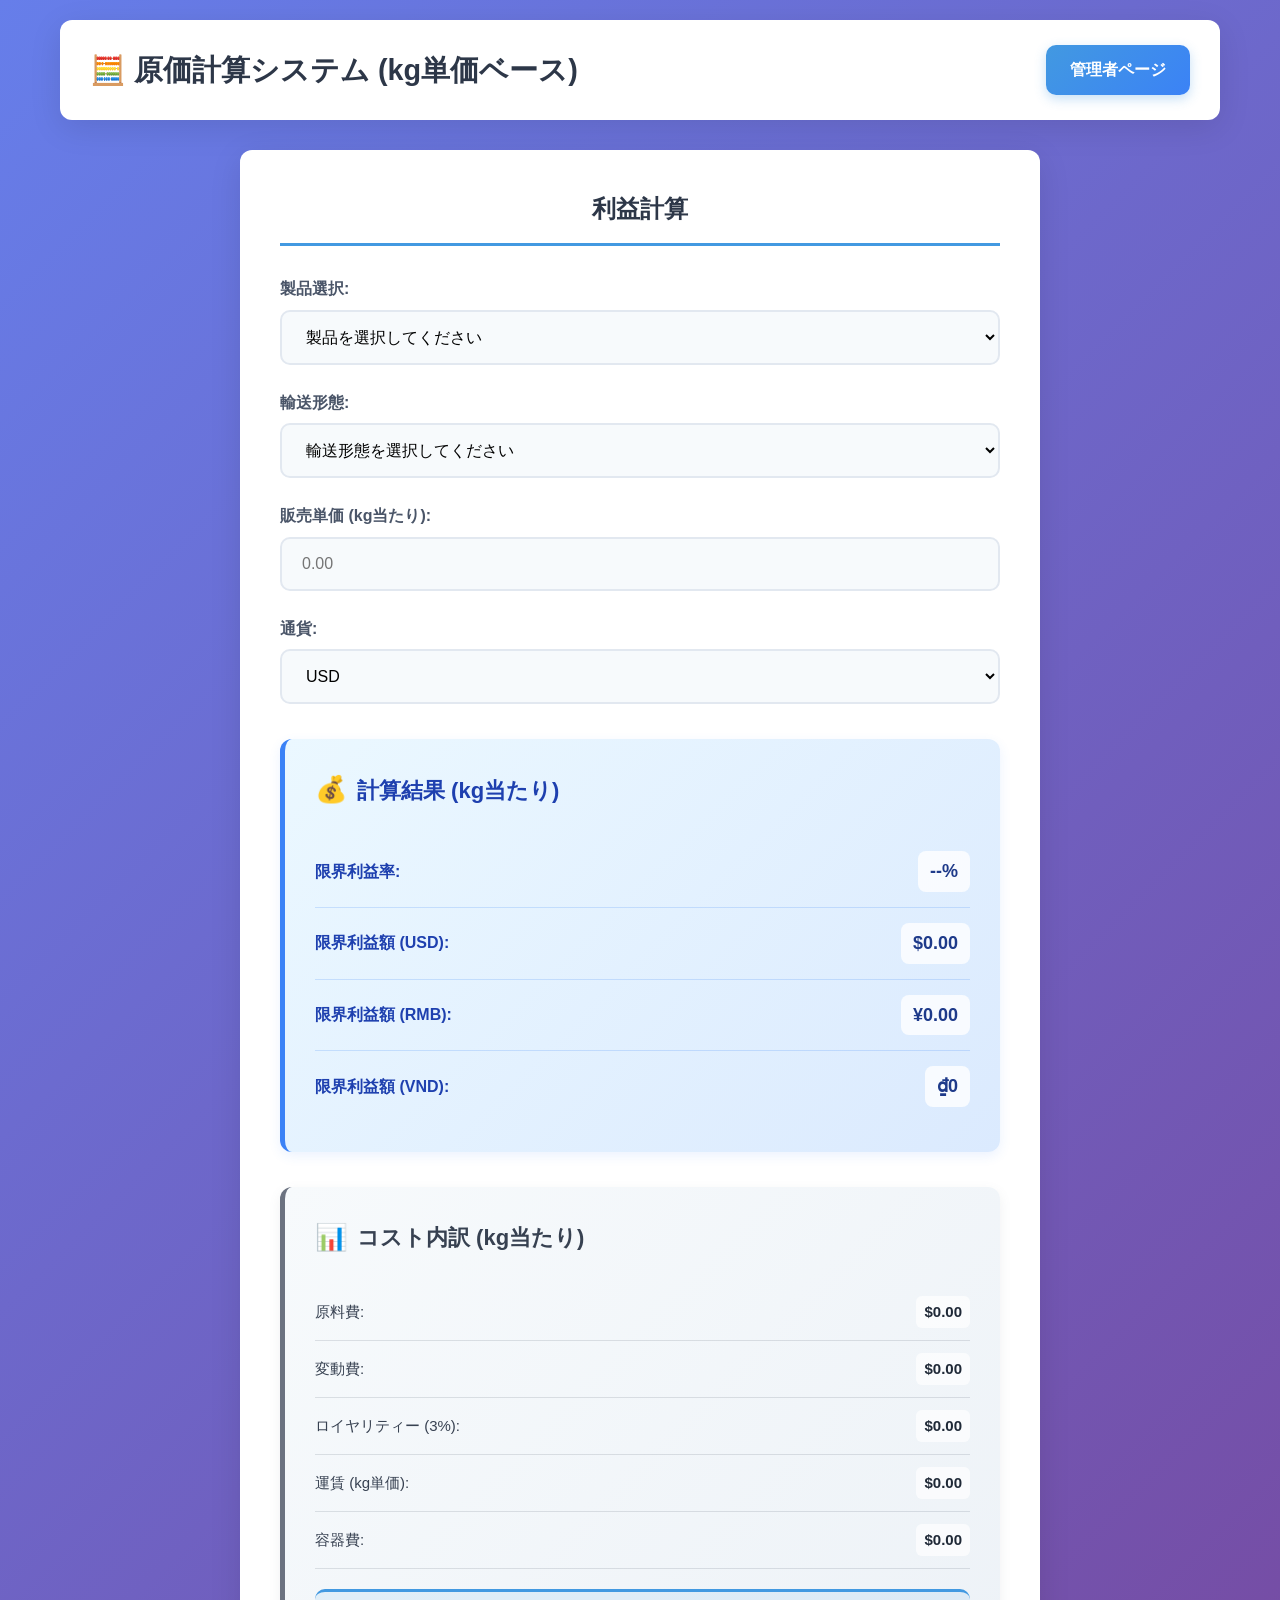
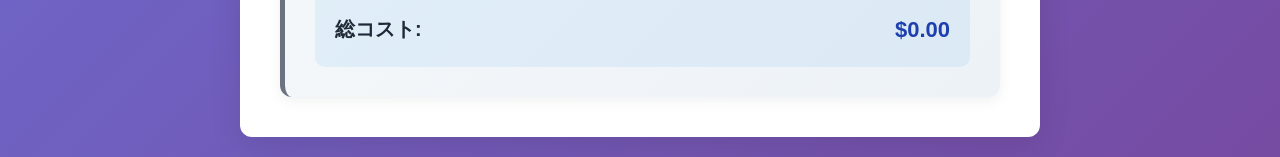
==== index.html @ e7647352 "index.html" ====
<!DOCTYPE html>
<html lang="ja">
<head>
    <meta charset="UTF-8">
    <meta name="viewport" content="width=device-width, initial-scale=1.0">

    <title>原価計算アプリ</title>
    <link rel="stylesheet" href="style.css">
    
    <!-- Favicon設定 -->
    <link rel="icon" type="image/svg+xml" href="[data-uri]">
    <link rel="shortcut icon" href="[data-uri]">
    
    <!-- Apple Touch Icon -->
    <link rel="apple-touch-icon" href="[data-uri]">

</head>
<body>
    <div class="container">
        <header>
            <h1>🧮 原価計算システム (kg単価ベース)</h1>
            <nav>
                <a href="admin.html" class="admin-btn">管理者ページ</a>
            </nav>
        </header>

        <main>
            <div class="calc-form">
                <h2>利益計算</h2>
                
                <div class="input-group">
                    <label for="product">製品選択:</label>
                    <select id="product" onchange="updateCalculation()">
                        <option value="">製品を選択してください</option>
                    </select>
                </div>

                <div class="input-group">
                    <label for="shipping-type">輸送形態:</label>
                    <select id="shipping-type" onchange="updateCalculation()">
                        <option value="">輸送形態を選択してください</option>
                        <option value="fcl20">FCL(20ft)</option>
   　　　　　　　　　　　 <option value="fcl40">FCL(40ft)</option>
                        <option value="flexi">Flexi</option>
                        <option value="iso">ISO</option>
                    </select>
                </div>

                <div class="input-group">
                    <label for="price">販売単価 (kg当たり):</label>
                    <input type="number" id="price" step="0.01" placeholder="0.00" oninput="updateCalculation()">
                </div>

                <div class="input-group">
                    <label for="currency">通貨:</label>
                    <select id="currency" onchange="updateCalculation()">
                        <option value="USD">USD</option>
                        <option value="RMB">RMB</option>
                        <option value="VND">VND</option>
                    </select>
                </div>

                <div class="product-info" id="product-info" style="display:none;">
                    <h3>製品・輸送情報</h3>
                    <div class="info-item">
                        <span>登録数量:</span>
                        <span id="product-quantity">-kg</span>
                    </div>
                    <div class="info-item">
                        <span>選択輸送形態:</span>
                        <span id="selected-shipping">-</span>
                    </div>
                    <div class="info-item">
                        <span>運賃総額:</span>
                        <span id="total-shipping-cost">$0.00</span>
                    </div>
                    <div class="info-item">
                        <span>運賃単価:</span>
                        <span id="logistics-unit-price">$0.00/kg</span>
                    </div>
                </div>

                <div class="results" id="results">
                    <h3>計算結果 (kg当たり)</h3>
                    <div class="result-item">
                        <span>限界利益率:</span>
                        <span id="profit-rate">--%</span>
                    </div>
                    <div class="result-item">
                        <span>限界利益額 (USD):</span>
                        <span id="profit-usd">$0.00</span>
                    </div>
                    <div class="result-item">
                        <span>限界利益額 (RMB):</span>
                        <span id="profit-rmb">¥0.00</span>
                    </div>
                    <div class="result-item">
                        <span>限界利益額 (VND):</span>
                        <span id="profit-vnd">₫0</span>
                    </div>
                </div>

                <div class="cost-breakdown" id="cost-breakdown">
                    <h3>コスト内訳 (kg当たり)</h3>
                    <div class="breakdown-item">
                        <span>原料費:</span>
                        <span id="raw-cost">$0.00</span>
                    </div>
                    <div class="breakdown-item">
                        <span>変動費:</span>
                        <span id="variable-cost">$0.00</span>
                    </div>
                    <div class="breakdown-item">
                        <span>ロイヤリティー (3%):</span>
                        <span id="royalty-cost">$0.00</span>
                    </div>
                    <div class="breakdown-item">
                        <span>運賃 (kg単価):</span>
                        <span id="logistics-cost">$0.00</span>
                    </div>
                    <div class="breakdown-item">
                        <span>容器費:</span>
                        <span id="container-cost">$0.00</span>
                    </div>
                    <div class="breakdown-total">
                        <span>総コスト:</span>
                        <span id="total-cost">$0.00</span>
                    </div>
                </div>
            </div>
        </main>
    </div>

    <script src="script.js"></script>
</body>
</html>
---- style.css ----
* {
    margin: 0;
    padding: 0;
    box-sizing: border-box;
}

body {
    font-family: 'Segoe UI', Tahoma, Geneva, Verdana, sans-serif;
    background: linear-gradient(135deg, #667eea 0%, #764ba2 100%);
    min-height: 100vh;
    color: #333;
    line-height: 1.6;
}

.container {
    max-width: 1200px;
    margin: 0 auto;
    padding: 20px;
}

/* ヘッダー */
header {
    background: white;
    padding: 25px 30px;
    border-radius: 12px;
    box-shadow: 0 8px 32px rgba(0,0,0,0.1);
    margin-bottom: 30px;
    display: flex;
    justify-content: space-between;
    align-items: center;
    flex-wrap: wrap;
    gap: 15px;
}

header h1 {
    color: #2d3748;
    font-size: 1.8em;
    font-weight: 600;
    margin: 0;
}

.admin-btn, .back-btn {
    background: linear-gradient(135deg, #4299e1 0%, #3b82f6 100%);
    color: white;
    padding: 12px 24px;
    text-decoration: none;
    border-radius: 10px;
    transition: all 0.3s ease;
    font-weight: 600;
    display: inline-block;
    box-shadow: 0 4px 12px rgba(66, 153, 225, 0.3);
}

.admin-btn:hover, .back-btn:hover {
    background: linear-gradient(135deg, #3182ce 0%, #2563eb 100%);
    transform: translateY(-2px);
    box-shadow: 0 6px 20px rgba(66, 153, 225, 0.4);
}

/* メインページの計算フォーム */
.calc-form {
    background: white;
    padding: 40px;
    border-radius: 12px;
    box-shadow: 0 8px 32px rgba(0,0,0,0.1);
    max-width: 800px;
    margin: 0 auto;
}

.calc-form h2 {
    color: #2d3748;
    font-size: 24px;
    font-weight: 600;
    margin-bottom: 30px;
    text-align: center;
    border-bottom: 3px solid #4299e1;
    padding-bottom: 15px;
}

/* 入力グループ */
.input-group {
    margin-bottom: 25px;
}

.input-group label {
    display: block;
    margin-bottom: 8px;
    font-weight: 600;
    color: #4a5568;
    font-size: 16px;
}

.input-group input, 
.input-group select {
    width: 100%;
    padding: 16px 20px;
    border: 2px solid #e2e8f0;
    border-radius: 10px;
    font-size: 16px;
    transition: all 0.3s ease;
    background: #f7fafc;
    box-sizing: border-box;
}

.input-group input:focus, 
.input-group select:focus {
    outline: none;
    border-color: #4299e1;
    background: white;
    box-shadow: 0 0 0 3px rgba(66, 153, 225, 0.1);
    transform: translateY(-1px);
}

/* 製品情報ボックス */
.product-info {
    margin-top: 30px;
    padding: 25px;
    background: linear-gradient(135deg, #e6fffa 0%, #b2f5ea 100%);
    border-radius: 12px;
    border-left: 5px solid #38b2ac;
    box-shadow: 0 4px 12px rgba(56, 178, 172, 0.1);
}

.product-info h3 {
    color: #234e52;
    margin-bottom: 20px;
    font-size: 20px;
    font-weight: 600;
    display: flex;
    align-items: center;
}

.product-info h3:before {
    content: "📦";
    margin-right: 10px;
    font-size: 24px;
}

.info-item {
    display: flex;
    justify-content: space-between;
    align-items: center;
    padding: 12px 0;
    color: #2d3748;
    font-weight: 500;
    border-bottom: 1px solid rgba(56, 178, 172, 0.2);
    font-size: 15px;
}

.info-item:last-child {
    border-bottom: none;
}

.info-item span:first-child {
    color: #234e52;
    font-weight: 600;
}

.info-item span:last-child {
    color: #065f46;
    font-weight: 700;
    background: rgba(255, 255, 255, 0.7);
    padding: 4px 8px;
    border-radius: 6px;
}

/* 結果表示エリア */
.results {
    margin-top: 35px;
    padding: 30px;
    background: linear-gradient(135deg, #ebf8ff 0%, #dbeafe 100%);
    border-radius: 12px;
    border-left: 5px solid #3b82f6;
    box-shadow: 0 4px 12px rgba(59, 130, 246, 0.1);
}

.results h3 {
    color: #1e40af;
    margin-bottom: 25px;
    font-size: 22px;
    font-weight: 600;
    display: flex;
    align-items: center;
}

.results h3:before {
    content: "💰";
    margin-right: 10px;
    font-size: 26px;
}

.result-item {
    display: flex;
    justify-content: space-between;
    align-items: center;
    padding: 15px 0;
    border-bottom: 1px solid rgba(59, 130, 246, 0.2);
    font-size: 16px;
}

.result-item:last-child {
    border-bottom: none;
}

.result-item span:first-child {
    color: #1e40af;
    font-weight: 600;
}

.result-item span:last-child {
    color: #1e3a8a;
    font-weight: 700;
    font-size: 18px;
    background: rgba(255, 255, 255, 0.8);
    padding: 6px 12px;
    border-radius: 8px;
}

/* コスト内訳 */
.cost-breakdown {
    margin-top: 35px;
    padding: 30px;
    background: linear-gradient(135deg, #f7fafc 0%, #edf2f7 100%);
    border-radius: 12px;
    border-left: 5px solid #6b7280;
    box-shadow: 0 4px 12px rgba(107, 114, 128, 0.1);
}

.cost-breakdown h3 {
    color: #374151;
    margin-bottom: 25px;
    font-size: 22px;
    font-weight: 600;
    display: flex;
    align-items: center;
}

.cost-breakdown h3:before {
    content: "📊";
    margin-right: 10px;
    font-size: 26px;
}

.breakdown-item {
    display: flex;
    justify-content: space-between;
    align-items: center;
    padding: 12px 0;
    border-bottom: 1px solid rgba(107, 114, 128, 0.2);
    font-size: 15px;
}

.breakdown-item:last-child {
    border-bottom: none;
}

.breakdown-item span:first-child {
    color: #374151;
    font-weight: 500;
}

.breakdown-item span:last-child {
    color: #1f2937;
    font-weight: 600;
    background: rgba(255, 255, 255, 0.7);
    padding: 4px 8px;
    border-radius: 6px;
}

.breakdown-total {
    display: flex;
    justify-content: space-between;
    align-items: center;
    padding: 20px;
    font-weight: bold;
    font-size: 20px;
    color: #1f2937;
    border-top: 3px solid #4299e1;
    margin-top: 20px;
    background: rgba(66, 153, 225, 0.1);
    border-radius: 10px;
}

.breakdown-total span:last-child {
    color: #1e40af;
    font-size: 22px;
}

/* 管理者ページ用スタイル */
.admin-panel {
    background: white;
    padding: 40px;
    border-radius: 12px;
    box-shadow: 0 8px 32px rgba(0,0,0,0.1);
}

/* システム設定 */
.system-settings {
    margin-bottom: 40px;
    padding: 30px;
    background: linear-gradient(135deg, #f0f9ff 0%, #e0f2fe 100%);
    border-radius: 12px;
    border-left: 5px solid #0ea5e9;
}

.system-settings h2 {
    color: #2d3748;
    margin-bottom: 25px;
    font-size: 24px;
    font-weight: 600;
}

.settings-grid {
    display: grid;
    grid-template-columns: repeat(auto-fit, minmax(280px, 1fr));
    gap: 25px;
}

.setting-group {
    background: white;
    padding: 20px;
    border-radius: 10px;
    box-shadow: 0 2px 8px rgba(0,0,0,0.1);
}

.setting-group h3 {
    color: #1e40af;
    margin-bottom: 15px;
    font-size: 16px;
    font-weight: 600;
}

.rate-group, .quantity-group, .calc-group {
    display: flex;
    align-items: center;
    margin-bottom: 12px;
    gap: 10px;
}

.rate-group label, .quantity-group label, .calc-group label {
    min-width: 120px;
    font-weight: 500;
    color: #374151;
    font-size: 14px;
}

.rate-group input, .quantity-group input, .calc-group input {
    flex: 1;
    max-width: 150px;
    padding: 10px 12px;
    border: 2px solid #e5e7eb;
    border-radius: 6px;
    font-size: 14px;
    transition: border-color 0.3s ease;
}

.rate-group input:focus, .quantity-group input:focus, .calc-group input:focus {
    outline: none;
    border-color: #3b82f6;
}

/* 製品管理 */
.product-management {
    margin-bottom: 40px;
    padding: 30px;
    background: linear-gradient(135deg, #f8f9fa 0%, #e9ecef 100%);
    border-radius: 12px;
    border-left: 5px solid #6c757d;
}

.product-management h2 {
    color: #2d3748;
    margin-bottom: 25px;
    font-size: 24px;
    font-weight: 600;
}

/* テーブルコントロール */
.table-controls {
    display: flex;
    justify-content: space-between;
    align-items: center;
    margin-bottom: 20px;
    flex-wrap: wrap;
    gap: 15px;
}

.add-row-btn, .save-all-btn {
    padding: 12px 20px;
    border: none;
    border-radius: 8px;
    font-weight: 600;
    cursor: pointer;
    transition: all 0.3s ease;
    font-size: 14px;
}

.add-row-btn {
    background: #10b981;
    color: white;
}

.add-row-btn:hover {
    background: #059669;
    transform: translateY(-1px);
}

.save-all-btn {
    background: #3b82f6;
    color: white;
}

.save-all-btn:hover {
    background: #2563eb;
    transform: translateY(-1px);
}

.auto-save-status {
    font-size: 12px;
    color: #10b981;
    font-weight: 500;
    padding: 6px 12px;
    background: #d1fae5;
    border-radius: 20px;
}

/* エクセル風編集可能テーブル */
.editable-table-container {
    overflow-x: auto;
    border-radius: 10px;
    box-shadow: 0 4px 12px rgba(0,0,0,0.1);
    background: white;
    max-width: 100%;
}

.editable-table {
    width: 100%;
    border-collapse: collapse;
    font-size: 13px;
    min-width: 800px;
}

.editable-table th {
    background: linear-gradient(135deg, #f8fafc 0%, #e2e8f0 100%);
    color: #1e293b;
    font-weight: 600;
    padding: 15px 10px;
    text-align: center;
    border: 1px solid #cbd5e1;
    position: sticky;
    top: 0;
    z-index: 10;
    white-space: nowrap;
}

.editable-table th small {
    display: block;
    font-weight: 400;
    color: #64748b;
    margin-top: 3px;
    font-size: 11px;
}

.editable-table td {
    padding: 0;
    border: 1px solid #e2e8f0;
    position: relative;
    vertical-align: middle;
}

.editable-table tbody tr:hover {
    background: #f8fafc;
}

.editable-table tbody tr:nth-child(even) {
    background: #fafbfc;
}

.editable-table tbody tr:nth-child(even):hover {
    background: #f1f5f9;
}

/* 編集可能セル */
.editable-cell {
    padding: 12px 10px;
    min-height: 45px;
    cursor: text;
    transition: all 0.2s ease;
    display: flex;
    align-items: center;
    justify-content: flex-start;
    min-width: 80px;
    word-break: break-word;
}

.editable-cell:hover {
    background: #e0f2fe !important;
    outline: 2px solid #0ea5e9;
    outline-offset: -2px;
}

.editable-cell.editing {
    padding: 0 !important;
    background: white !important;
    outline: 3px solid #3b82f6 !important;
    outline-offset: -3px;
}

.editable-cell input {
    width: 100%;
    padding: 12px 10px;
    border: none;
    outline: none;
    font-size: 13px;
    background: transparent;
}

.editable-cell.number {
    text-align: right;
    justify-content: flex-end;
}

.editable-cell.converted-display {
    font-size: 11px;
    color: #6b7280;
    flex-direction: column;
    align-items: flex-end;
    justify-content: center;
    line-height: 1.3;
}

.editable-cell.converted-display .original {
    font-weight: 600;
    color: #1f2937;
    margin-bottom: 2px;
}

.editable-cell.converted-display .converted {
    color: #059669;
    font-weight: 500;
}

/* アクションセル */
.action-cell {
    padding: 10px;
    text-align: center;
    width: 80px;
}

.delete-row-btn {
    background: #ef4444;
    color: white;
    border: none;
    padding: 8px 12px;
    border-radius: 6px;
    cursor: pointer;
    font-size: 11px;
    font-weight: 500;
    transition: all 0.3s ease;
}

.delete-row-btn:hover {
    background: #dc2626;
    transform: scale(1.05);
}

/* テーブル情報 */
.table-info {
    margin-top: 20px;
    padding: 20px;
    background: #f0f9ff;
    border-radius: 8px;
    border-left: 4px solid #0ea5e9;
}

.table-info p {
    margin-bottom: 8px;
    font-size: 14px;
    color: #1e40af;
}

.table-info p:last-child {
    margin-bottom: 0;
}

.table-info strong {
    color: #1e3a8a;
}

/* 保存状態インジケーター */
.save-indicator {
    position: fixed;
    top: 20px;
    right: 20px;
    padding: 12px 20px;
    border-radius: 8px;
    font-size: 13px;
    font-weight: 600;
    z-index: 1000;
    transition: all 0.3s ease;
    transform: translateY(-100px);
    box-shadow: 0 4px 12px rgba(0,0,0,0.15);
}

.save-indicator.show {
    transform: translateY(0);
}

.save-indicator.saving {
    background: #fbbf24;
    color: #92400e;
}

.save-indicator.saved {
    background: #10b981;
    color: white;
}

.save-indicator.error {
    background: #ef4444;
    color: white;
}

/* 原料費入力用のスタイル（従来のフォーム用） */
.cost-input-group {
    display: flex;
    flex-direction: column;
    gap: 8px;
    margin-bottom: 20px;
}

.converted-cost {
    font-size: 12px;
    color: #4a5568;
    padding: 6px 10px;
    background: #e6fffa;
    border-radius: 6px;
    border-left: 3px solid #38b2ac;
}

/* 輸送形態設定用スタイル */
.shipping-costs {
    grid-column: 1 / -1;
    margin: 20px 0;
    padding: 20px;
    background: #f0f8ff;
    border-radius: 8px;
    border-left: 4px solid #17a2b8;
}

.shipping-costs h4 {
    color: #2d3748;
    margin-bottom: 15px;
    font-size: 16px;
    font-weight: 600;
}

.shipping-form {
    display: grid;
    grid-template-columns: repeat(auto-fit, minmax(200px, 1fr));
    gap: 15px;
}

.shipping-form input {
    padding: 12px 16px;
    border: 2px solid #e2e8f0;
    border-radius: 8px;
    font-size: 14px;
    background: white;
}

/* レスポンシブ対応 */
@media (max-width: 1200px) {
    .container {
        padding: 15px;
    }
    
    .editable-table {
        font-size: 12px;
        min-width: 700px;
    }
    
    .editable-table th, .editable-cell {
        padding: 10px 8px;
    }
}

@media (max-width: 768px) {
    header {
        flex-direction: column;
        text-align: center;
        padding: 20px;
    }
    
    header h1 {
        font-size: 1.5em;
        margin-bottom: 15px;
    }
    
    .calc-form, .admin-panel {
        padding: 25px;
        margin: 0 10px;
    }
    
    .calc-form h2 {
        font-size: 20px;
    }
    
    .input-group input, 
    .input-group select {
        padding: 14px 16px;
        font-size: 16px;
    }
    
    .product-info, .results, .cost-breakdown {
        padding: 20px;
        margin-left: 10px;
        margin-right: 10px;
    }
    
    .result-item, .breakdown-item, .info-item {
        flex-direction: column;
        align-items: flex-start;
        gap: 8px;
        padding: 15px 0;
    }
    
    .result-item span:last-child,
    .breakdown-item span:last-child,
    .info-item span:last-child {
        align-self: flex-end;
        font-size: 16px;
    }
    
    .breakdown-total {
        flex-direction: column;
        align-items: flex-start;
        gap: 10px;
    }
    
    .breakdown-total span:last-child {
        align-self: flex-end;
        font-size: 20px;
    }
    
    .settings-grid {
        grid-template-columns: 1fr;
    }
    
    .table-controls {
        flex-direction: column;
        align-items: stretch;
    }
    
    .add-row-btn, .save-all-btn {
        width: 100%;
        margin-bottom: 10px;
    }
    
    .editable-table {
        font-size: 11px;
        min-width: 600px;
    }
    
    .editable-table th {
        padding: 8px 6px;
    }
    
    .editable-cell {
        padding: 8px 6px;
        min-height: 35px;
    }
    
    .rate-group, .quantity-group, .calc-group {
        flex-direction: column;
        align-items: flex-start;
        gap: 5px;
    }
    
    .rate-group input, .quantity-group input, .calc-group input {
        max-width: 100%;
        width: 100%;
    }
}

@media (max-width: 480px) {
    .container {
        padding: 10px;
    }
    
    .calc-form, .admin-panel {
        padding: 20px;
        margin: 0 5px;
    }
    
    .system-settings, .product-management {
        padding: 20px;
    }
    
    .results, .cost-breakdown, .product-info {
        padding: 15px;
    }
    
    header h1 {
        font-size: 1.3em;
    }
    
    .admin-btn, .back-btn {
        padding: 10px 16px;
        font-size: 14px;
    }
    
    .input-group label {
        font-size: 14px;
    }
    
    .product-info h3, .results h3, .cost-breakdown h3 {
        font-size: 18px;
    }
    
    .result-item span:last-child {
        font-size: 16px;
    }
    
    .editable-table {
        min-width: 500px;
    }
    
    .save-indicator {
        right: 10px;
        top: 10px;
        padding: 8px 12px;
        font-size: 12px;
    }
}

/* アニメーション効果 */
@keyframes slideIn {
    from {
        opacity: 0;
        transform: translateY(30px);
    }
    to {
        opacity: 1;
        transform: translateY(0);
    }
}

.calc-form, .product-info, .results, .cost-breakdown, .admin-panel {
    animation: slideIn 0.6s ease-out;
}

.result-item, .breakdown-item, .info-item {
    transition: all 0.3s ease;
}

.result-item:hover, .breakdown-item:hover, .info-item:hover {
    background: rgba(255, 255, 255, 0.5);
    transform: translateX(5px);
    border-radius: 8px;
    padding-left: 10px;
    padding-right: 10px;
}

/* フォーカス時のアクセシビリティ改善 */
.input-group input:focus,
.input-group select:focus,
button:focus {
    outline: 3px solid rgba(66, 153, 225, 0.5);
    outline-offset: 2px;
}

/* スクロールバーのカスタマイズ */
::-webkit-scrollbar {
    width: 8px;
    height: 8px;
}

::-webkit-scrollbar-track {
    background: #f1f1f1;
    border-radius: 4px;
}

::-webkit-scrollbar-thumb {
    background: #c1c1c1;
    border-radius: 4px;
}

::-webkit-scrollbar-thumb:hover {
    background: #a8a8a8;
}

/* 印刷用スタイル */
@media print {
    body {
        background: white;
    }
    
    .container {
        max-width: none;
        padding: 0;
    }
    
    .admin-btn, .back-btn {
        display: none;
    }
    
    .calc-form, .admin-panel, .product-info, .results, .cost-breakdown {
        box-shadow: none;
        border: 1px solid #ddd;
        break-inside: avoid;
    }
    
    .input-group input,
    .input-group select {
        border: 1px solid #ccc;
        background: white;
    }
    
    .save-indicator {
        display: none;
    }
}

/* 管理者ページ - 製品テーブル用CSS（FCL40ft対応） */
.editable-table {
    width: 100%;
    border-collapse: collapse;
    font-size: 13px;
    min-width: 900px; /* 幅を広げる */
}

.editable-table th {
    background: linear-gradient(135deg, #f8fafc 0%, #e2e8f0 100%);
    color: #1e293b;
    font-weight: 600;
    padding: 15px 8px; /* パディング調整 */
    text-align: center;
    border: 1px solid #cbd5e1;
    position: sticky;
    top: 0;
    z-index: 10;
    white-space: nowrap;
    font-size: 12px; /* フォントサイズ調整 */
}

.editable-table th small {
    display: block;
    font-weight: 400;
    color: #64748b;
    margin-top: 3px;
    font-size: 10px;
}

.editable-table td {
    padding: 0;
    border: 1px solid #e2e8f0;
    position: relative;
    vertical-align: middle;
    min-width: 80px; /* 最小幅設定 */
}

/* 編集可能セルの調整 */
.editable-cell {
    padding: 10px 6px; /* パディング調整 */
    min-height: 40px;
    cursor: text;
    transition: all 0.2s ease;
    display: flex;
    align-items: center;
    justify-content: flex-start;
    min-width: 70px;
    word-break: break-word;
    font-size: 12px; /* フォントサイズ調整 */
}

/* レスポンシブ対応 */
@media (max-width: 1200px) {
    .editable-table {
        min-width: 800px;
        font-size: 11px;
    }
    
    .editable-cell {
        padding: 8px 4px;
        min-height: 35px;
        font-size: 11px;
    }
    
    .editable-table th {
        padding: 12px 6px;
        font-size: 11px;
    }
}

@media (max-width: 768px) {
    .editable-table {
        min-width: 600px;
        font-size: 10px;
    }
    
    .editable-cell {
        padding: 6px 3px;
        min-height: 30px;
        font-size: 10px;
    }
    
    .editable-table th {
        padding: 10px 4px;
        font-size: 10px;
    }
}
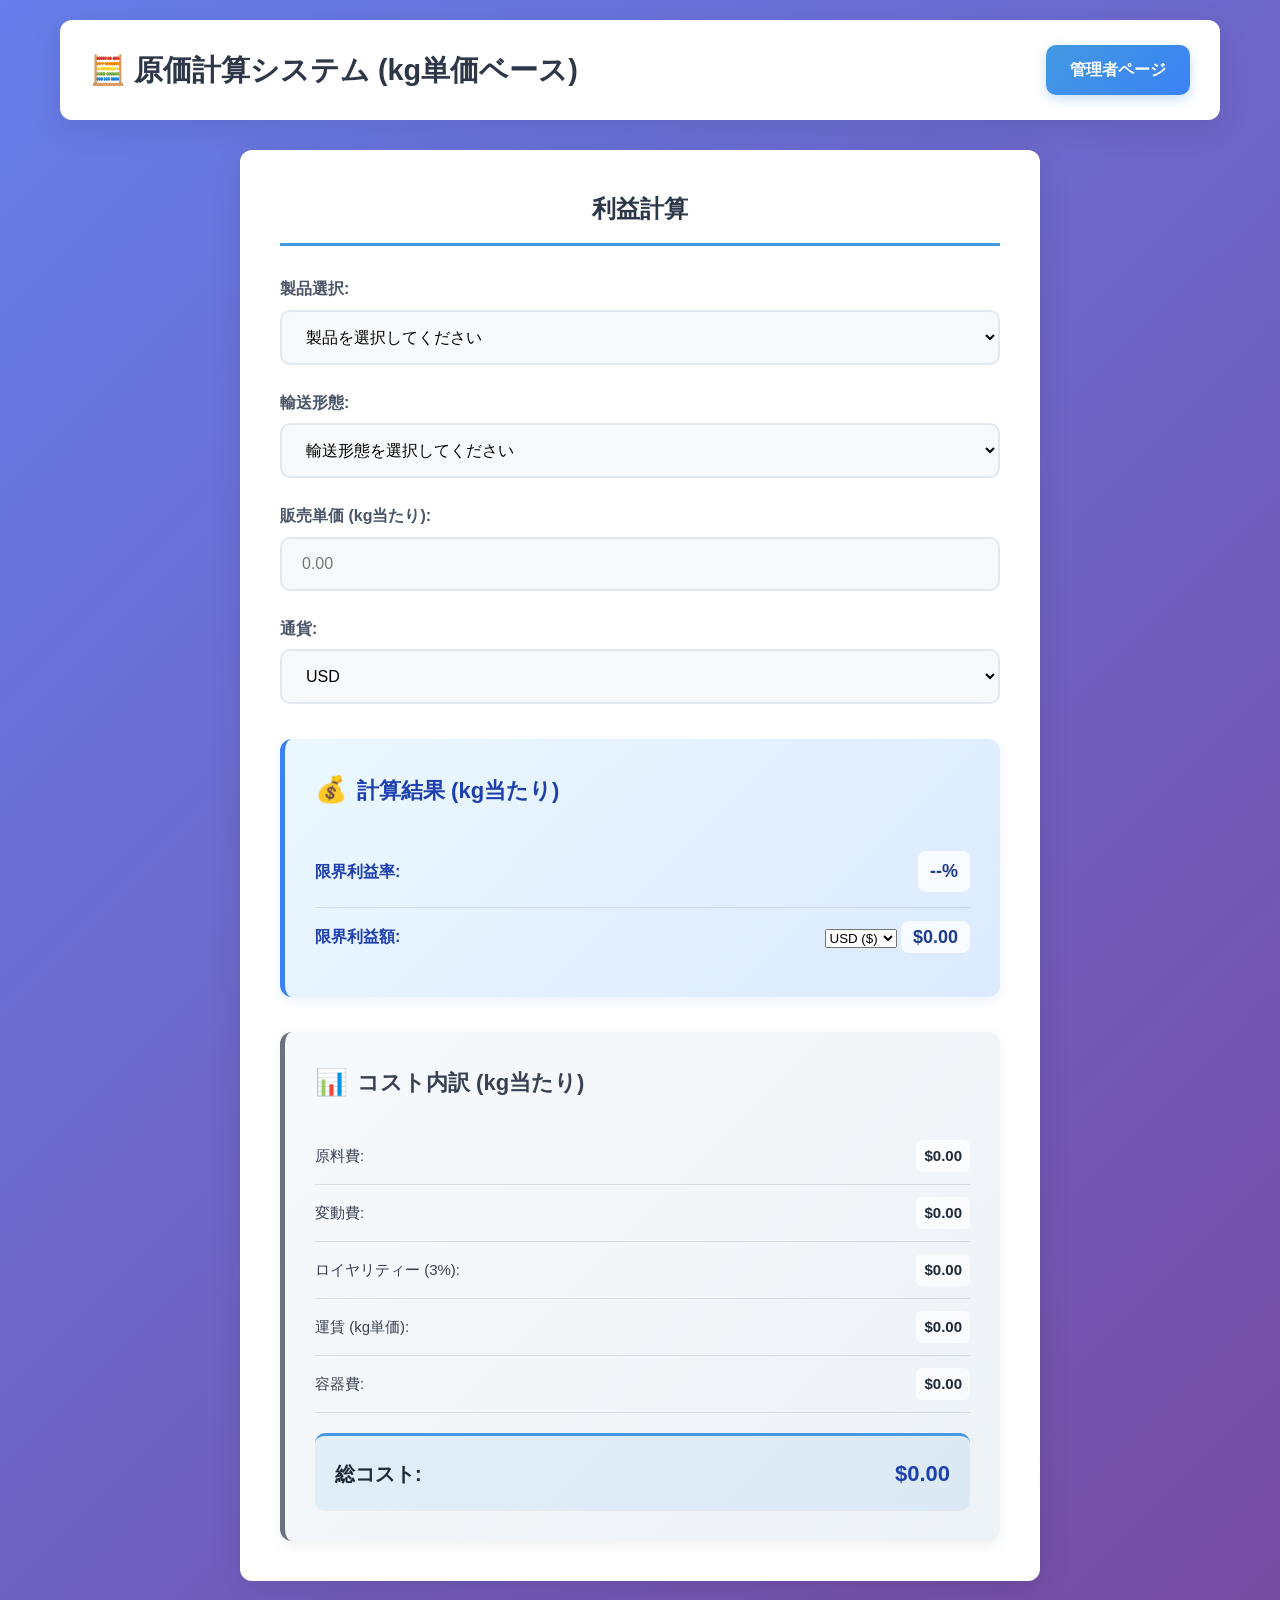
==== commit 9329ed4f: "index.html" ====
--- a/index.html
+++ b/index.html
@@ -81,24 +81,54 @@
                 </div>
 
                 <div class="results" id="results">
-                    <h3>計算結果 (kg当たり)</h3>
-                    <div class="result-item">
-                        <span>限界利益率:</span>
-                        <span id="profit-rate">--%</span>
-                    </div>
-                    <div class="result-item">
-                        <span>限界利益額 (USD):</span>
-                        <span id="profit-usd">$0.00</span>
-                    </div>
-                    <div class="result-item">
-                        <span>限界利益額 (RMB):</span>
-                        <span id="profit-rmb">¥0.00</span>
-                    </div>
-                    <div class="result-item">
-                        <span>限界利益額 (VND):</span>
-                        <span id="profit-vnd">₫0</span>
-                    </div>
-                </div>
+    <h3>計算結果 (kg当たり)</h3>
+    <div class="result-item">
+        <span>限界利益率:</span>
+        <span id="profit-rate">--%</span>
+    </div>
+    <div class="result-item">
+        <span>限界利益額:</span>
+        <div class="profit-currency-group">
+            <select id="profit-currency" onchange="updateProfitDisplay()">
+                <option value="USD">USD ($)</option>
+                <option value="RMB">RMB (¥)</option>
+                <option value="VND">VND (₫)</option>
+                <option value="JPY">JPY (¥)</option>
+            </select>
+            <span id="profit-amount">$0.00</span>
+        </div>
+    </div>
+</div>
+
+<!-- 月間利益計算セクションを追加 -->
+<div class="monthly-profit" id="monthly-profit" style="display:none;">
+    <h3>月間利益シミュレーション</h3>
+    <div class="monthly-input-group">
+        <label for="monthly-volume">月販売量 (トン):</label>
+        <input type="number" id="monthly-volume" step="0.1" placeholder="0.0" oninput="updateMonthlyProfit()">
+    </div>
+    <div class="monthly-result">
+        <span>月限界利益額:</span>
+        <div class="monthly-currencies">
+            <div class="currency-result">
+                <span class="currency-label">USD:</span>
+                <span id="monthly-profit-usd">$0.00</span>
+            </div>
+            <div class="currency-result">
+                <span class="currency-label">RMB:</span>
+                <span id="monthly-profit-rmb">¥0.00</span>
+            </div>
+            <div class="currency-result">
+                <span class="currency-label">VND:</span>
+                <span id="monthly-profit-vnd">₫0</span>
+            </div>
+            <div class="currency-result">
+                <span class="currency-label">JPY:</span>
+                <span id="monthly-profit-jpy">¥0</span>
+            </div>
+        </div>
+    </div>
+</div>
 
                 <div class="cost-breakdown" id="cost-breakdown">
                     <h3>コスト内訳 (kg当たり)</h3>
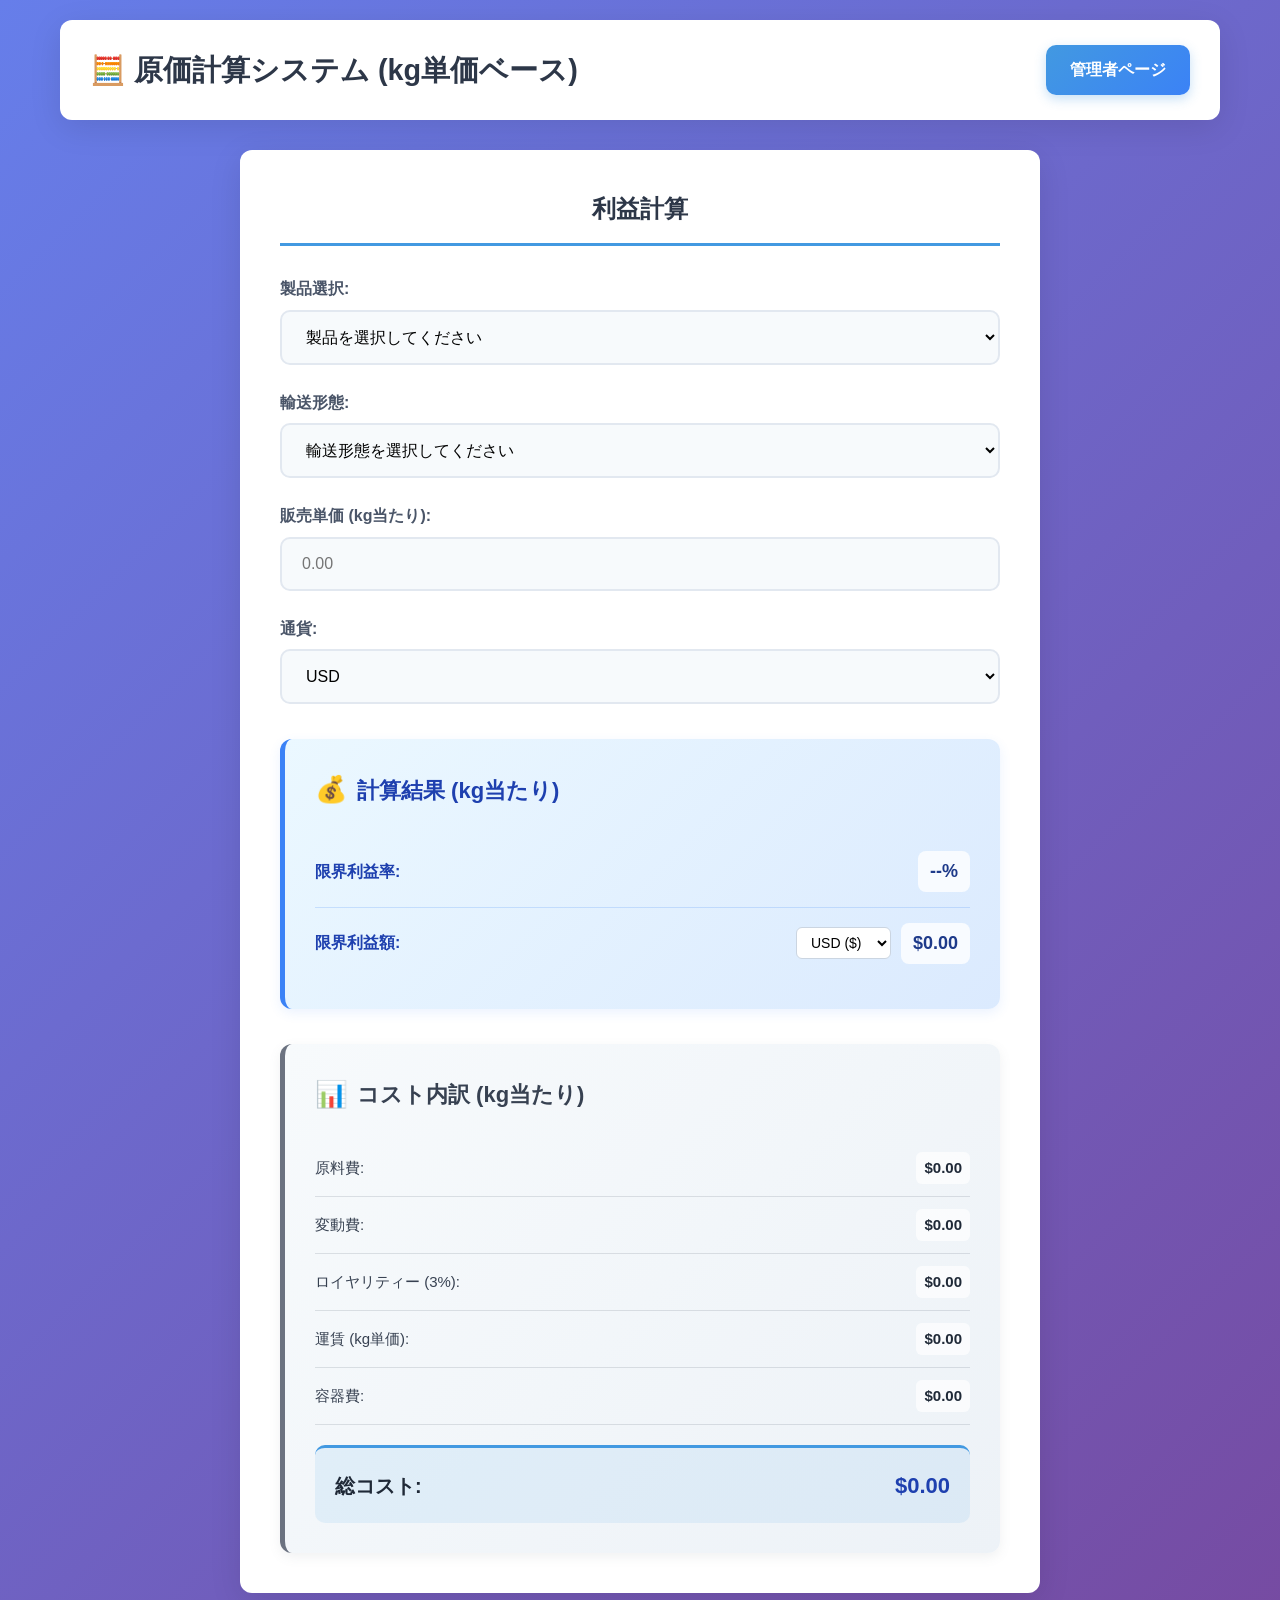
==== commit ad6e0846: "index.html" ====
--- a/index.html
+++ b/index.html
@@ -3,9 +3,15 @@
 <head>
     <meta charset="UTF-8">
     <meta name="viewport" content="width=device-width, initial-scale=1.0">
-
     <title>原価計算アプリ</title>
     <link rel="stylesheet" href="style.css">
+    
+    <!-- PWA対応 -->
+    <link rel="manifest" href="manifest.json">
+    <meta name="theme-color" content="#4299e1">
+    <meta name="apple-mobile-web-app-capable" content="yes">
+    <meta name="apple-mobile-web-app-status-bar-style" content="default">
+    <meta name="apple-mobile-web-app-title" content="原価計算">
     
     <!-- Favicon設定 -->
     <link rel="icon" type="image/svg+xml" href="[data-uri]">
@@ -13,7 +19,6 @@
     
     <!-- Apple Touch Icon -->
     <link rel="apple-touch-icon" href="[data-uri]">
-
 </head>
 <body>
     <div class="container">
@@ -40,7 +45,7 @@
                     <select id="shipping-type" onchange="updateCalculation()">
                         <option value="">輸送形態を選択してください</option>
                         <option value="fcl20">FCL(20ft)</option>
-   　　　　　　　　　　　 <option value="fcl40">FCL(40ft)</option>
+                        <option value="fcl40">FCL(40ft)</option>
                         <option value="flexi">Flexi</option>
                         <option value="iso">ISO</option>
                     </select>
@@ -81,54 +86,54 @@
                 </div>
 
                 <div class="results" id="results">
-    <h3>計算結果 (kg当たり)</h3>
-    <div class="result-item">
-        <span>限界利益率:</span>
-        <span id="profit-rate">--%</span>
-    </div>
-    <div class="result-item">
-        <span>限界利益額:</span>
-        <div class="profit-currency-group">
-            <select id="profit-currency" onchange="updateProfitDisplay()">
-                <option value="USD">USD ($)</option>
-                <option value="RMB">RMB (¥)</option>
-                <option value="VND">VND (₫)</option>
-                <option value="JPY">JPY (¥)</option>
-            </select>
-            <span id="profit-amount">$0.00</span>
-        </div>
-    </div>
-</div>
+                    <h3>計算結果 (kg当たり)</h3>
+                    <div class="result-item">
+                        <span>限界利益率:</span>
+                        <span id="profit-rate">--%</span>
+                    </div>
+                    <div class="result-item">
+                        <span>限界利益額:</span>
+                        <div class="profit-currency-group">
+                            <select id="profit-currency" onchange="updateProfitDisplay()">
+                                <option value="USD">USD ($)</option>
+                                <option value="RMB">RMB (¥)</option>
+                                <option value="VND">VND (₫)</option>
+                                <option value="JPY">JPY (¥)</option>
+                            </select>
+                            <span id="profit-amount">$0.00</span>
+                        </div>
+                    </div>
+                </div>
 
-<!-- 月間利益計算セクションを追加 -->
-<div class="monthly-profit" id="monthly-profit" style="display:none;">
-    <h3>月間利益シミュレーション</h3>
-    <div class="monthly-input-group">
-        <label for="monthly-volume">月販売量 (トン):</label>
-        <input type="number" id="monthly-volume" step="0.1" placeholder="0.0" oninput="updateMonthlyProfit()">
-    </div>
-    <div class="monthly-result">
-        <span>月限界利益額:</span>
-        <div class="monthly-currencies">
-            <div class="currency-result">
-                <span class="currency-label">USD:</span>
-                <span id="monthly-profit-usd">$0.00</span>
-            </div>
-            <div class="currency-result">
-                <span class="currency-label">RMB:</span>
-                <span id="monthly-profit-rmb">¥0.00</span>
-            </div>
-            <div class="currency-result">
-                <span class="currency-label">VND:</span>
-                <span id="monthly-profit-vnd">₫0</span>
-            </div>
-            <div class="currency-result">
-                <span class="currency-label">JPY:</span>
-                <span id="monthly-profit-jpy">¥0</span>
-            </div>
-        </div>
-    </div>
-</div>
+                <!-- 月間利益計算セクション -->
+                <div class="monthly-profit" id="monthly-profit" style="display:none;">
+                    <h3>月間利益シミュレーション</h3>
+                    <div class="monthly-input-group">
+                        <label for="monthly-volume">月販売量 (トン):</label>
+                        <input type="number" id="monthly-volume" step="0.1" placeholder="0.0" oninput="updateMonthlyProfit()">
+                    </div>
+                    <div class="monthly-result">
+                        <span>月限界利益額:</span>
+                        <div class="monthly-currencies">
+                            <div class="currency-result">
+                                <span class="currency-label">USD:</span>
+                                <span id="monthly-profit-usd">$0.00</span>
+                            </div>
+                            <div class="currency-result">
+                                <span class="currency-label">RMB:</span>
+                                <span id="monthly-profit-rmb">¥0.00</span>
+                            </div>
+                            <div class="currency-result">
+                                <span class="currency-label">VND:</span>
+                                <span id="monthly-profit-vnd">₫0</span>
+                            </div>
+                            <div class="currency-result">
+                                <span class="currency-label">JPY:</span>
+                                <span id="monthly-profit-jpy">¥0</span>
+                            </div>
+                        </div>
+                    </div>
+                </div>
 
                 <div class="cost-breakdown" id="cost-breakdown">
                     <h3>コスト内訳 (kg当たり)</h3>
--- a/style.css
+++ b/style.css
@@ -1010,3 +1010,135 @@
         font-size: 10px;
     }
 }
+
+/* 利益通貨選択グループ */
+.profit-currency-group {
+    display: flex;
+    align-items: center;
+    gap: 10px;
+}
+
+.profit-currency-group select {
+    padding: 6px 10px;
+    border: 1px solid #cbd5e1;
+    border-radius: 6px;
+    background: white;
+    font-size: 14px;
+}
+
+.profit-currency-group span {
+    font-weight: 700;
+    font-size: 18px;
+    color: #1e3a8a;
+    background: rgba(255, 255, 255, 0.8);
+    padding: 6px 12px;
+    border-radius: 8px;
+}
+
+/* 月間利益計算 */
+.monthly-profit {
+    margin-top: 30px;
+    padding: 25px;
+    background: linear-gradient(135deg, #f0fdf4 0%, #dcfce7 100%);
+    border-radius: 12px;
+    border-left: 5px solid #22c55e;
+    box-shadow: 0 4px 12px rgba(34, 197, 94, 0.1);
+}
+
+.monthly-profit h3 {
+    color: #15803d;
+    margin-bottom: 20px;
+    font-size: 20px;
+    font-weight: 600;
+    display: flex;
+    align-items: center;
+}
+
+.monthly-profit h3:before {
+    content: "📈";
+    margin-right: 10px;
+    font-size: 24px;
+}
+
+.monthly-input-group {
+    margin-bottom: 20px;
+}
+
+.monthly-input-group label {
+    display: block;
+    margin-bottom: 8px;
+    font-weight: 600;
+    color: #15803d;
+    font-size: 16px;
+}
+
+.monthly-input-group input {
+    width: 100%;
+    max-width: 200px;
+    padding: 12px 16px;
+    border: 2px solid #bbf7d0;
+    border-radius: 8px;
+    font-size: 16px;
+    transition: all 0.3s ease;
+}
+
+.monthly-input-group input:focus {
+    outline: none;
+    border-color: #22c55e;
+    box-shadow: 0 0 0 3px rgba(34, 197, 94, 0.1);
+}
+
+.monthly-result {
+    display: flex;
+    justify-content: space-between;
+    align-items: center;
+    padding: 15px 0;
+    font-size: 16px;
+}
+
+.monthly-currencies {
+    display: grid;
+    grid-template-columns: repeat(auto-fit, minmax(120px, 1fr));
+    gap: 15px;
+}
+
+.currency-result {
+    text-align: center;
+    padding: 10px;
+    background: rgba(255, 255, 255, 0.7);
+    border-radius: 8px;
+}
+
+.currency-label {
+    display: block;
+    font-size: 12px;
+    color: #15803d;
+    font-weight: 600;
+    margin-bottom: 4px;
+}
+
+.currency-result span:last-child {
+    font-weight: 700;
+    font-size: 16px;
+    color: #166534;
+}
+
+/* レスポンシブ対応 */
+@media (max-width: 768px) {
+    .profit-currency-group {
+        flex-direction: column;
+        align-items: flex-start;
+        gap: 8px;
+    }
+    
+    .monthly-result {
+        flex-direction: column;
+        align-items: flex-start;
+        gap: 15px;
+    }
+    
+    .monthly-currencies {
+        grid-template-columns: repeat(2, 1fr);
+        width: 100%;
+    }
+}
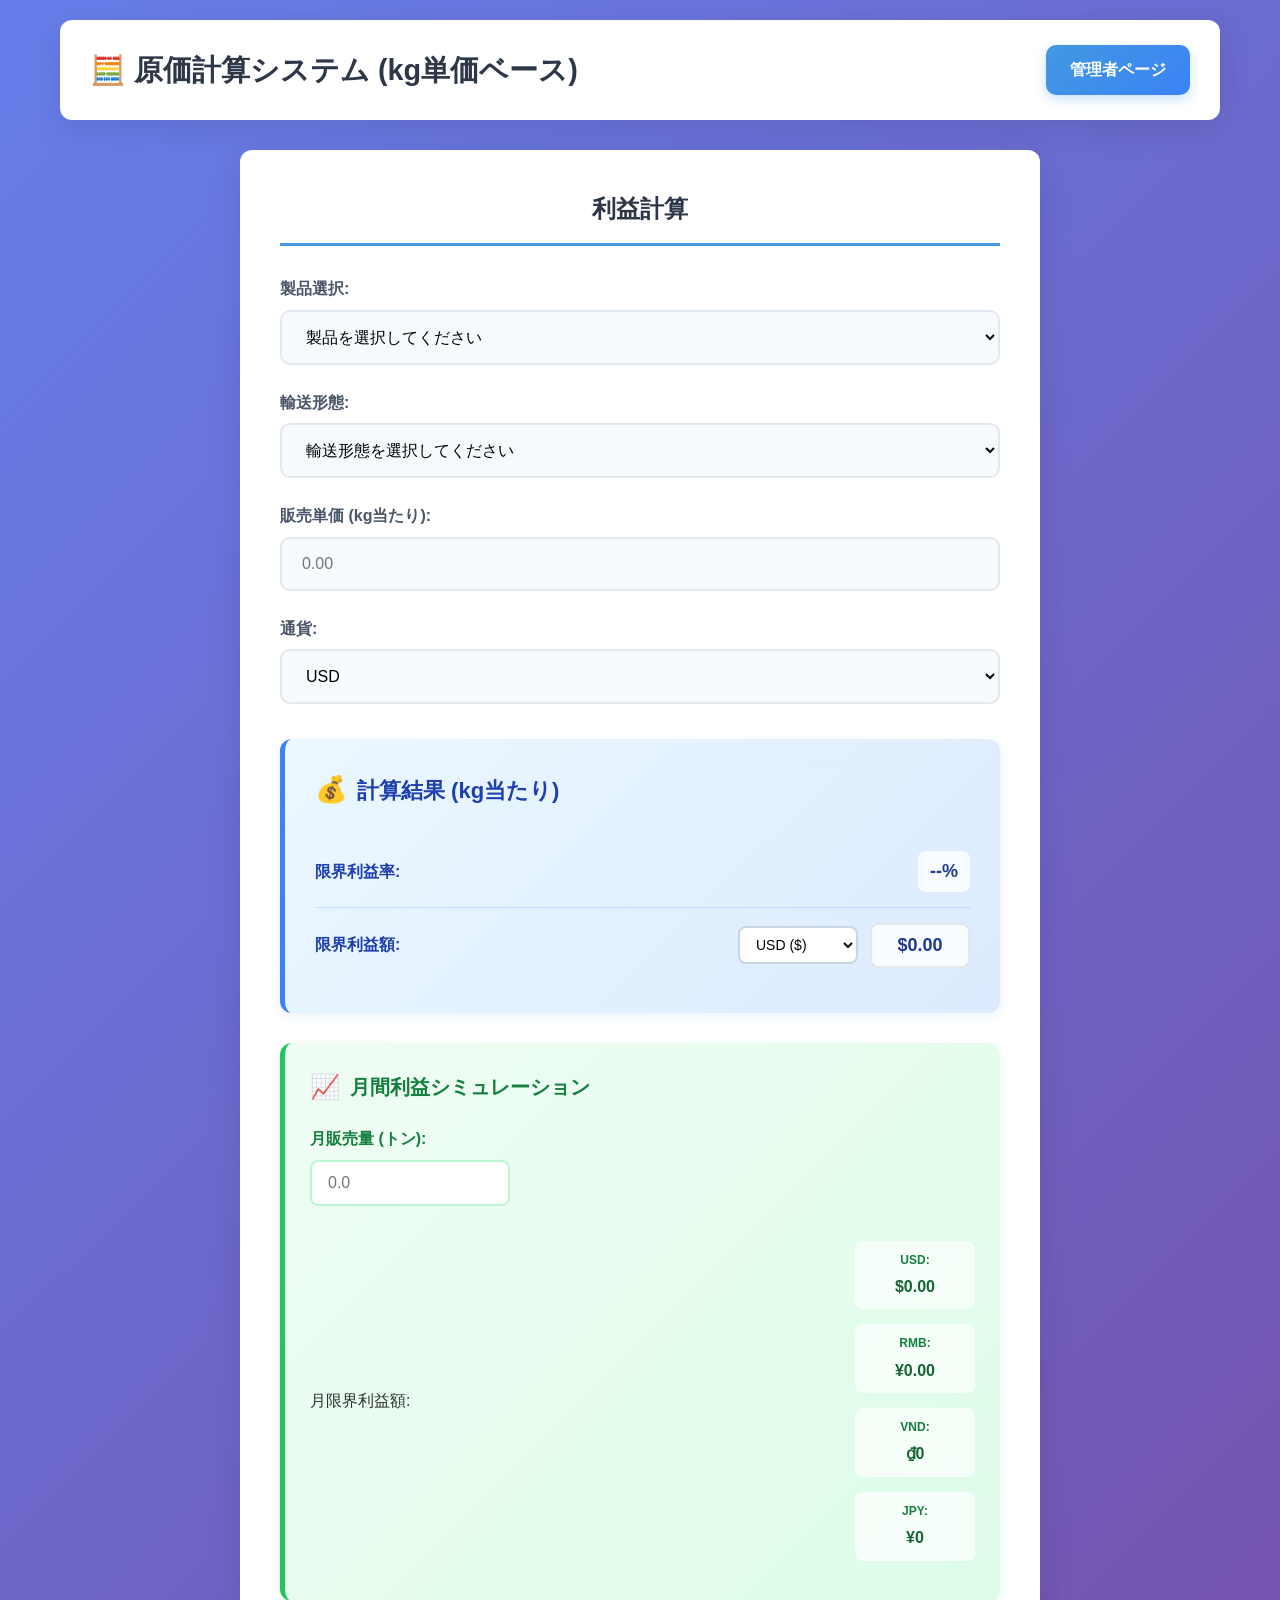
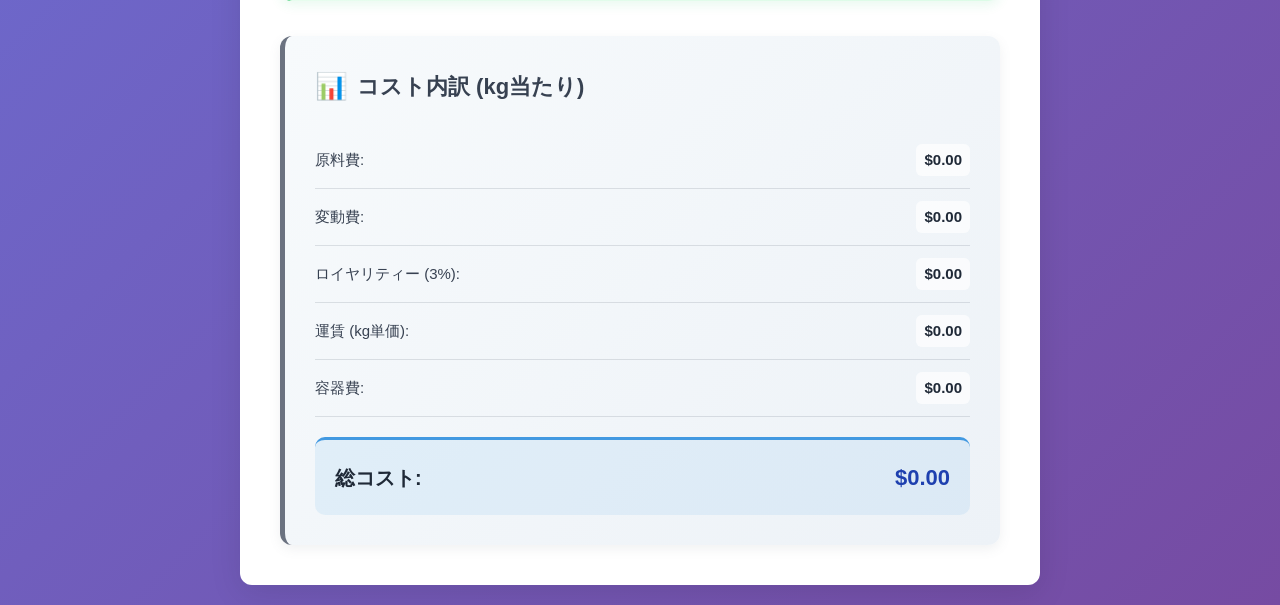
==== commit 6b717438: "index.html" ====
--- a/index.html
+++ b/index.html
@@ -106,7 +106,7 @@
                 </div>
 
                 <!-- 月間利益計算セクション -->
-                <div class="monthly-profit" id="monthly-profit" style="display:none;">
+                <div class="monthly-profit" id="monthly-profit">
                     <h3>月間利益シミュレーション</h3>
                     <div class="monthly-input-group">
                         <label for="monthly-volume">月販売量 (トン):</label>
--- a/style.css
+++ b/style.css
@@ -1142,3 +1142,214 @@
         width: 100%;
     }
 }
+/* 既存のCSS内容... */
+
+/* スクロールバーのカスタマイズ */
+::-webkit-scrollbar {
+    width: 8px;
+    height: 8px;
+}
+
+::-webkit-scrollbar-track {
+    background: #f1f1f1;
+    border-radius: 4px;
+}
+
+::-webkit-scrollbar-thumb {
+    background: #c1c1c1;
+    border-radius: 4px;
+}
+
+::-webkit-scrollbar-thumb:hover {
+    background: #a8a8a8;
+}
+
+/* 印刷用スタイル */
+@media print {
+    body {
+        background: white;
+    }
+    
+    .container {
+        max-width: none;
+        padding: 0;
+    }
+    
+    .admin-btn, .back-btn {
+        display: none;
+    }
+    
+    .calc-form, .admin-panel, .product-info, .results, .cost-breakdown {
+        box-shadow: none;
+        border: 1px solid #ddd;
+        break-inside: avoid;
+    }
+    
+    .input-group input,
+    .input-group select {
+        border: 1px solid #ccc;
+        background: white;
+    }
+    
+    .save-indicator {
+        display: none;
+    }
+}
+
+/* ここから下に新しいCSSを追加 */
+
+/* =================================== */
+/* 新機能対応の追加スタイル */
+/* =================================== */
+
+/* 利益表示の改善 */
+.results .result-item:first-child span:last-child {
+    font-size: 20px;
+    font-weight: 800;
+}
+
+.results .result-item:first-child span:last-child[style*="color: #dc2626"] {
+    color: #dc2626 !important; /* 赤字の場合 */
+}
+
+.results .result-item:first-child span:last-child[style*="color: #059669"] {
+    color: #059669 !important; /* 黒字の場合 */
+}
+
+/* 利益通貨選択の改善 */
+.profit-currency-group {
+    display: flex;
+    align-items: center;
+    gap: 12px;
+    flex-wrap: wrap;
+}
+
+.profit-currency-group select {
+    padding: 8px 12px;
+    border: 2px solid #cbd5e1;
+    border-radius: 8px;
+    background: white;
+    font-size: 14px;
+    font-weight: 500;
+    min-width: 120px;
+    transition: all 0.3s ease;
+}
+
+.profit-currency-group select:focus {
+    outline: none;
+    border-color: #3b82f6;
+    box-shadow: 0 0 0 3px rgba(59, 130, 246, 0.1);
+}
+
+.profit-currency-group span {
+    font-weight: 700;
+    font-size: 18px;
+    color: #1e3a8a;
+    background: rgba(255, 255, 255, 0.9);
+    padding: 8px 14px;
+    border-radius: 8px;
+    border: 2px solid #e5e7eb;
+    min-width: 100px;
+    text-align: center;
+}
+
+/* 月間利益計算の表示制御改善 */
+.monthly-profit.show {
+    display: block;
+    animation: slideIn 0.5s ease-out;
+}
+
+/* ロイヤリティー率の動的表示 */
+.breakdown-item.royalty-item span:first-child {
+    color: #7c3aed;
+}
+
+.breakdown-item.royalty-item span:last-child {
+    color: #6b21a8;
+    background: rgba(124, 58, 237, 0.1);
+}
+
+/* エラー状態のスタイル */
+.input-group.error input,
+.input-group.error select {
+    border-color: #ef4444;
+    background: #fef2f2;
+}
+
+.input-group.error label {
+    color: #dc2626;
+}
+
+/* 成功状態のスタイル */
+.input-group.success input,
+.input-group.success select {
+    border-color: #10b981;
+    background: #f0fdf4;
+}
+
+/* 計算結果のアニメーション改善 */
+.results, .monthly-profit, .cost-breakdown {
+    transition: all 0.3s ease;
+}
+
+.results.updated, .monthly-profit.updated, .cost-breakdown.updated {
+    transform: scale(1.02);
+    box-shadow: 0 8px 25px rgba(59, 130, 246, 0.15);
+}
+
+/* 製品情報の改善 */
+.product-info.show {
+    animation: slideIn 0.5s ease-out;
+}
+
+/* レスポンシブ対応の改善 */
+@media (max-width: 768px) {
+    .profit-currency-group {
+        flex-direction: column;
+        align-items: stretch;
+        gap: 10px;
+    }
+    
+    .profit-currency-group select {
+        width: 100%;
+    }
+    
+    .profit-currency-group span {
+        width: 100%;
+        text-align: center;
+    }
+    
+    .monthly-currencies {
+        grid-template-columns: 1fr 1fr;
+        gap: 10px;
+    }
+}
+
+@media (max-width: 480px) {
+    .monthly-currencies {
+        grid-template-columns: 1fr;
+    }
+    
+    .currency-result {
+        padding: 8px;
+    }
+    
+    .currency-result span:last-child {
+        font-size: 14px;
+    }
+}
+
+/* 印刷対応の改善 */
+@media print {
+    .profit-currency-group select {
+        border: 1px solid #000;
+        background: white;
+    }
+    
+    .monthly-profit {
+        break-inside: avoid;
+        border: 1px solid #ddd;
+        box-shadow: none;
+    }
+}
+
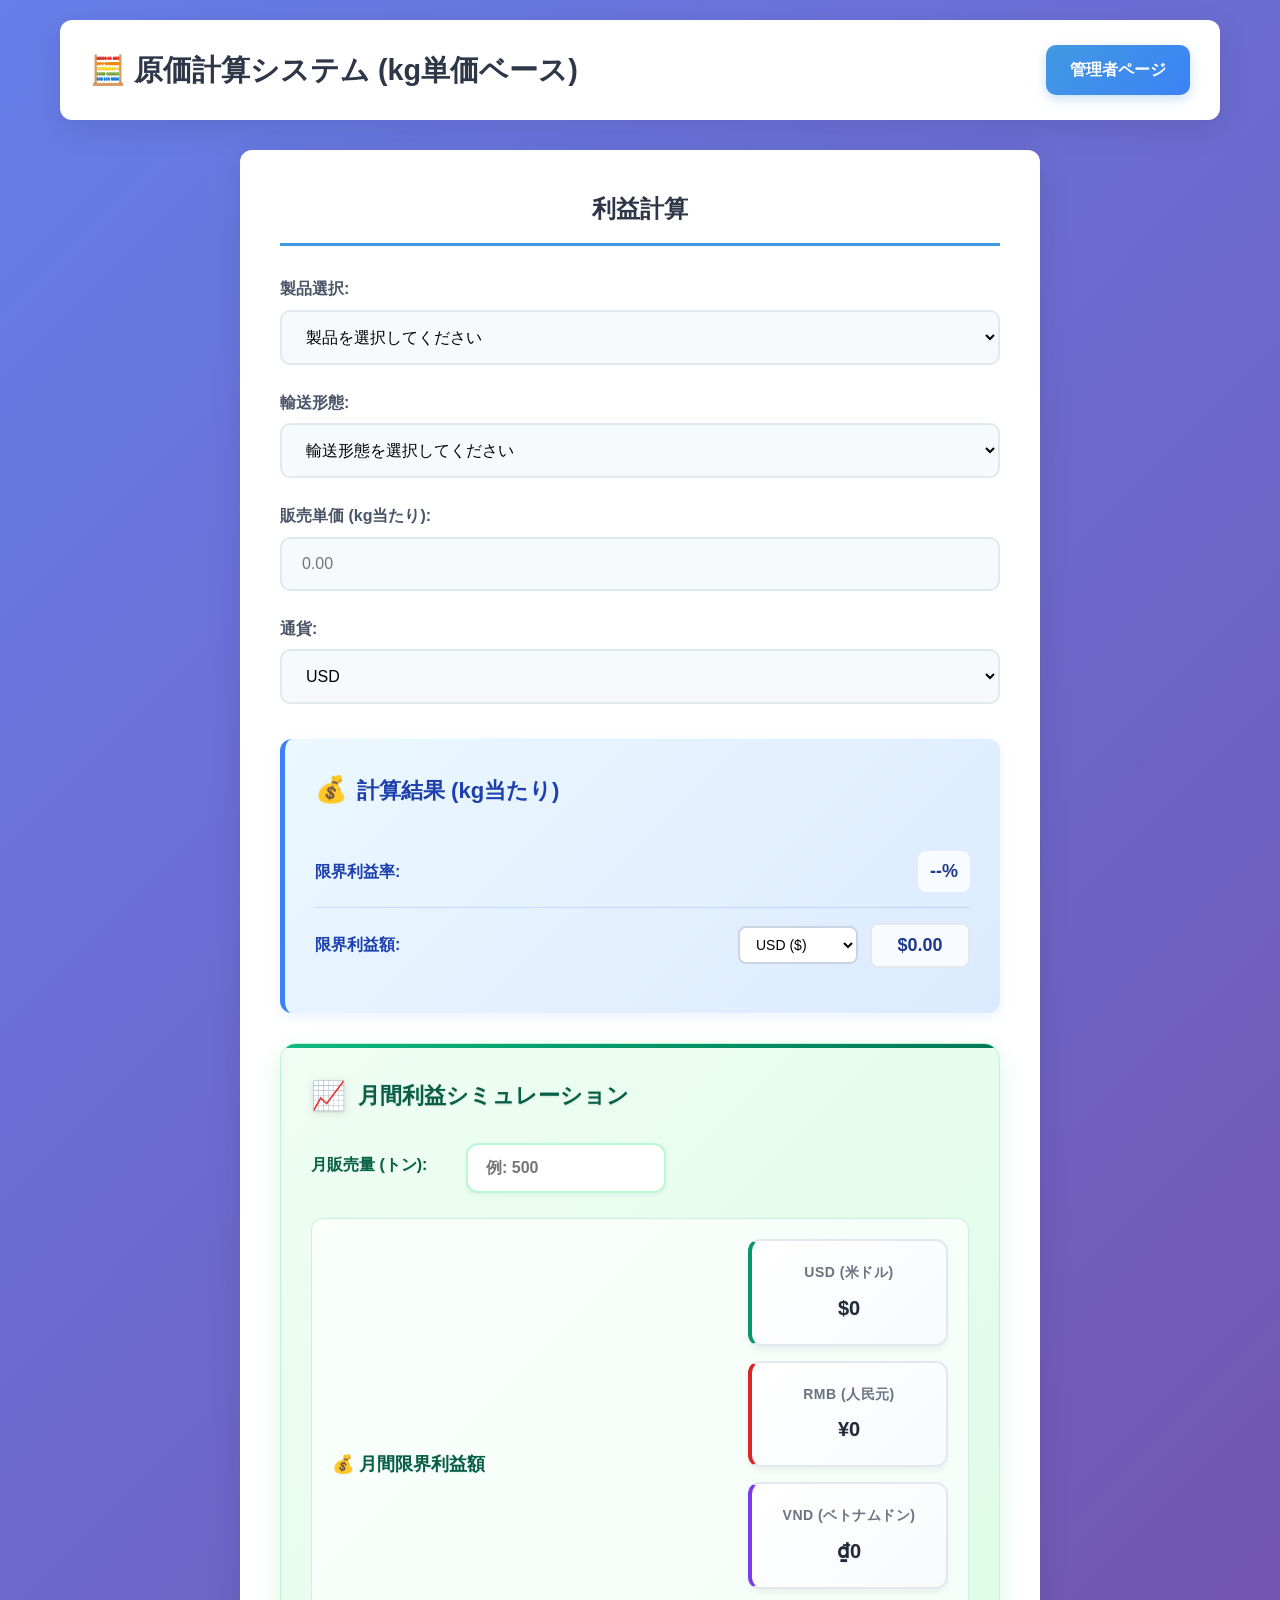
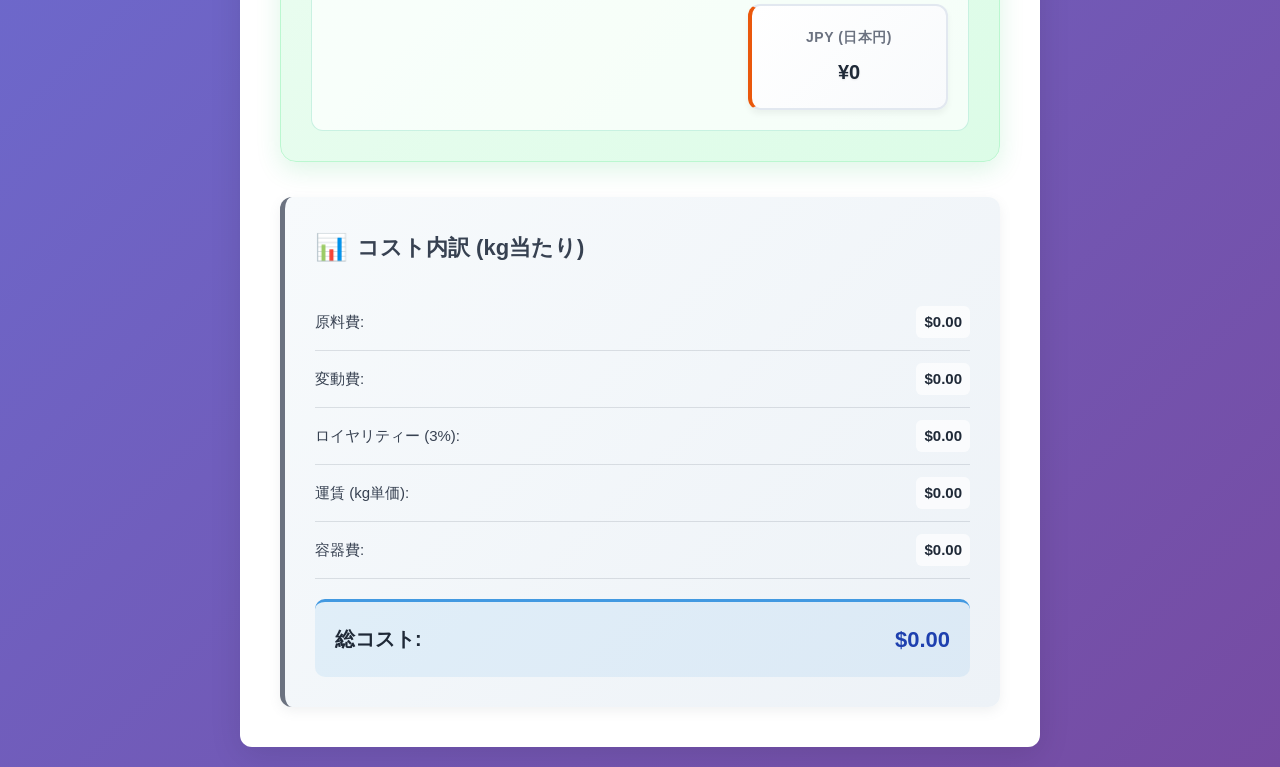
==== commit 6f99b449: "index.html" ====
--- a/index.html
+++ b/index.html
@@ -105,36 +105,35 @@
                     </div>
                 </div>
 
-                <!-- 月間利益計算セクション -->
-                <div class="monthly-profit" id="monthly-profit">
-                    <h3>月間利益シミュレーション</h3>
-                    <div class="monthly-input-group">
-                        <label for="monthly-volume">月販売量 (トン):</label>
-                        <input type="number" id="monthly-volume" step="0.1" placeholder="0.0" oninput="updateMonthlyProfit()">
-                    </div>
-                    <div class="monthly-result">
-                        <span>月限界利益額:</span>
-                        <div class="monthly-currencies">
-                            <div class="currency-result">
-                                <span class="currency-label">USD:</span>
-                                <span id="monthly-profit-usd">$0.00</span>
-                            </div>
-                            <div class="currency-result">
-                                <span class="currency-label">RMB:</span>
-                                <span id="monthly-profit-rmb">¥0.00</span>
-                            </div>
-                            <div class="currency-result">
-                                <span class="currency-label">VND:</span>
-                                <span id="monthly-profit-vnd">₫0</span>
-                            </div>
-                            <div class="currency-result">
-                                <span class="currency-label">JPY:</span>
-                                <span id="monthly-profit-jpy">¥0</span>
-                            </div>
-                        </div>
-                    </div>
-                </div>
-
+               <!-- 月間利益計算セクション -->
+<div class="monthly-profit" id="monthly-profit">
+    <h3>月間利益シミュレーション</h3>
+    <div class="monthly-input-group">
+        <label for="monthly-volume">月販売量 (トン):</label>
+        <input type="number" id="monthly-volume" step="0.1" placeholder="例: 500" oninput="updateMonthlyProfit()">
+    </div>
+    <div class="monthly-result">
+        <span>💰 月間限界利益額</span>
+        <div class="monthly-currencies">
+            <div class="currency-result">
+                <span class="currency-label">USD (米ドル)</span>
+                <span id="monthly-profit-usd">$0</span>
+            </div>
+            <div class="currency-result">
+                <span class="currency-label">RMB (人民元)</span>
+                <span id="monthly-profit-rmb">¥0</span>
+            </div>
+            <div class="currency-result">
+                <span class="currency-label">VND (ベトナムドン)</span>
+                <span id="monthly-profit-vnd">₫0</span>
+            </div>
+            <div class="currency-result">
+                <span class="currency-label">JPY (日本円)</span>
+                <span id="monthly-profit-jpy">¥0</span>
+            </div>
+        </div>
+    </div>
+</div>
                 <div class="cost-breakdown" id="cost-breakdown">
                     <h3>コスト内訳 (kg当たり)</h3>
                     <div class="breakdown-item">
--- a/style.css
+++ b/style.css
@@ -1352,4 +1352,253 @@
         box-shadow: none;
     }
 }
-
+/* 月間利益セクションの改善 */
+.monthly-profit {
+    margin-top: 30px;
+    padding: 30px;
+    background: linear-gradient(135deg, #f0fdf4 0%, #dcfce7 100%);
+    border-radius: 16px;
+    border: 1px solid #bbf7d0;
+    box-shadow: 0 8px 25px rgba(34, 197, 94, 0.15);
+    position: relative;
+    overflow: hidden;
+}
+
+.monthly-profit::before {
+    content: '';
+    position: absolute;
+    top: 0;
+    left: 0;
+    right: 0;
+    height: 4px;
+    background: linear-gradient(90deg, #10b981, #059669, #047857);
+}
+
+.monthly-profit h3 {
+    color: #065f46;
+    margin-bottom: 25px;
+    font-size: 22px;
+    font-weight: 700;
+    display: flex;
+    align-items: center;
+    text-shadow: 0 1px 2px rgba(0,0,0,0.1);
+}
+
+.monthly-profit h3:before {
+    content: "📈";
+    margin-right: 12px;
+    font-size: 28px;
+    filter: drop-shadow(0 2px 4px rgba(0,0,0,0.1));
+}
+
+.monthly-input-group {
+    margin-bottom: 25px;
+    display: flex;
+    align-items: center;
+    gap: 15px;
+    flex-wrap: wrap;
+}
+
+.monthly-input-group label {
+    font-weight: 700;
+    color: #065f46;
+    font-size: 16px;
+    min-width: 140px;
+    text-shadow: 0 1px 2px rgba(0,0,0,0.05);
+}
+
+.monthly-input-group input {
+    flex: 1;
+    max-width: 200px;
+    padding: 14px 18px;
+    border: 2px solid #bbf7d0;
+    border-radius: 12px;
+    font-size: 16px;
+    font-weight: 600;
+    transition: all 0.3s ease;
+    background: white;
+    box-shadow: 0 2px 4px rgba(0,0,0,0.05);
+}
+
+.monthly-input-group input:focus {
+    outline: none;
+    border-color: #10b981;
+    box-shadow: 0 0 0 4px rgba(16, 185, 129, 0.1);
+    transform: translateY(-1px);
+}
+
+.monthly-result {
+    background: rgba(255, 255, 255, 0.7);
+    border-radius: 12px;
+    padding: 20px;
+    border: 1px solid rgba(16, 185, 129, 0.2);
+}
+
+.monthly-result > span {
+    display: block;
+    font-size: 18px;
+    font-weight: 700;
+    color: #065f46;
+    margin-bottom: 20px;
+    text-align: center;
+    text-shadow: 0 1px 2px rgba(0,0,0,0.05);
+}
+
+.monthly-currencies {
+    display: grid;
+    grid-template-columns: repeat(auto-fit, minmax(200px, 1fr));
+    gap: 15px;
+}
+
+.currency-result {
+    background: linear-gradient(135deg, #ffffff 0%, #f8fafc 100%);
+    border-radius: 12px;
+    padding: 20px;
+    text-align: center;
+    border: 2px solid #e2e8f0;
+    transition: all 0.3s ease;
+    position: relative;
+    overflow: hidden;
+    box-shadow: 0 4px 6px rgba(0,0,0,0.05);
+}
+
+.currency-result:hover {
+    transform: translateY(-2px);
+    box-shadow: 0 8px 25px rgba(0,0,0,0.1);
+    border-color: #10b981;
+}
+
+.currency-result::before {
+    content: '';
+    position: absolute;
+    top: 0;
+    left: 0;
+    right: 0;
+    height: 3px;
+    background: linear-gradient(90deg, #10b981, #059669);
+    transform: scaleX(0);
+    transition: transform 0.3s ease;
+}
+
+.currency-result:hover::before {
+    transform: scaleX(1);
+}
+
+.currency-label {
+    display: block;
+    font-size: 14px;
+    font-weight: 600;
+    color: #6b7280;
+    margin-bottom: 8px;
+    text-transform: uppercase;
+    letter-spacing: 0.5px;
+}
+
+.currency-result span:last-child {
+    font-weight: 800;
+    font-size: 20px;
+    color: #1f2937;
+    display: block;
+    text-shadow: 0 1px 2px rgba(0,0,0,0.1);
+    transition: all 0.3s ease;
+}
+
+/* 通貨別のアクセントカラー */
+.currency-result:nth-child(1) {
+    border-left: 4px solid #059669;
+}
+
+.currency-result:nth-child(2) {
+    border-left: 4px solid #dc2626;
+}
+
+.currency-result:nth-child(3) {
+    border-left: 4px solid #7c3aed;
+}
+
+.currency-result:nth-child(4) {
+    border-left: 4px solid #ea580c;
+}
+
+/* 利益額が大きい場合の特別表示 */
+.currency-result.high-profit span:last-child {
+    color: #059669;
+    font-size: 22px;
+    animation: pulse-profit 2s infinite;
+}
+
+.currency-result.loss span:last-child {
+    color: #dc2626;
+    animation: shake 0.5s ease-in-out;
+}
+
+@keyframes pulse-profit {
+    0%, 100% { transform: scale(1); }
+    50% { transform: scale(1.05); }
+}
+
+@keyframes shake {
+    0%, 100% { transform: translateX(0); }
+    25% { transform: translateX(-2px); }
+    75% { transform: translateX(2px); }
+}
+
+/* レスポンシブ対応 */
+@media (max-width: 768px) {
+    .monthly-profit {
+        padding: 20px;
+        margin-left: 10px;
+        margin-right: 10px;
+    }
+    
+    .monthly-input-group {
+        flex-direction: column;
+        align-items: stretch;
+    }
+    
+    .monthly-input-group label {
+        min-width: auto;
+        text-align: center;
+    }
+    
+    .monthly-input-group input {
+        max-width: 100%;
+    }
+    
+    .monthly-currencies {
+        grid-template-columns: repeat(2, 1fr);
+        gap: 10px;
+    }
+    
+    .currency-result {
+        padding: 15px;
+    }
+    
+    .currency-result span:last-child {
+        font-size: 18px;
+    }
+}
+
+@media (max-width: 480px) {
+    .monthly-currencies {
+        grid-template-columns: 1fr;
+    }
+    
+    .monthly-profit h3 {
+        font-size: 20px;
+    }
+    
+    .currency-result span:last-child {
+        font-size: 16px;
+    }
+}
+
+/* 数値アニメーション */
+.currency-result span:last-child {
+    transition: all 0.5s cubic-bezier(0.4, 0, 0.2, 1);
+}
+
+.currency-result.updating span:last-child {
+    transform: scale(1.1);
+    color: #10b981;
+}
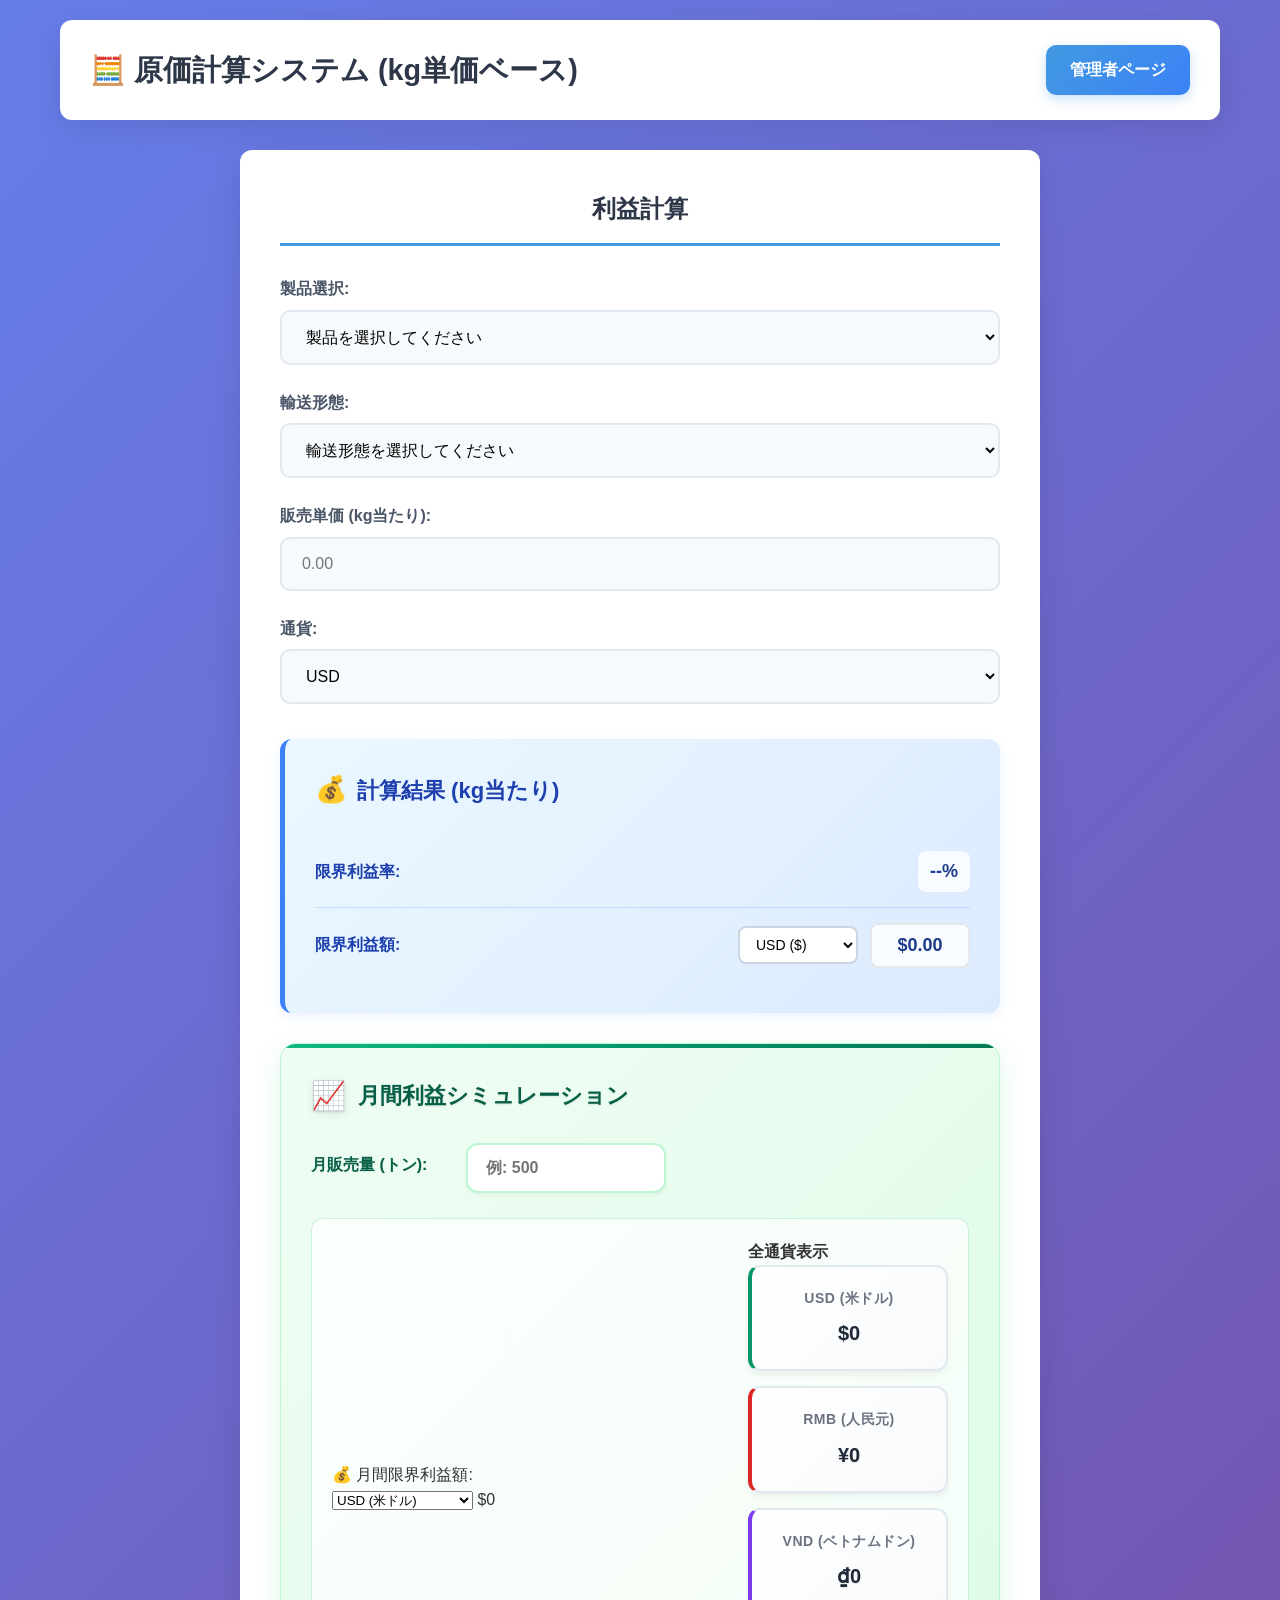
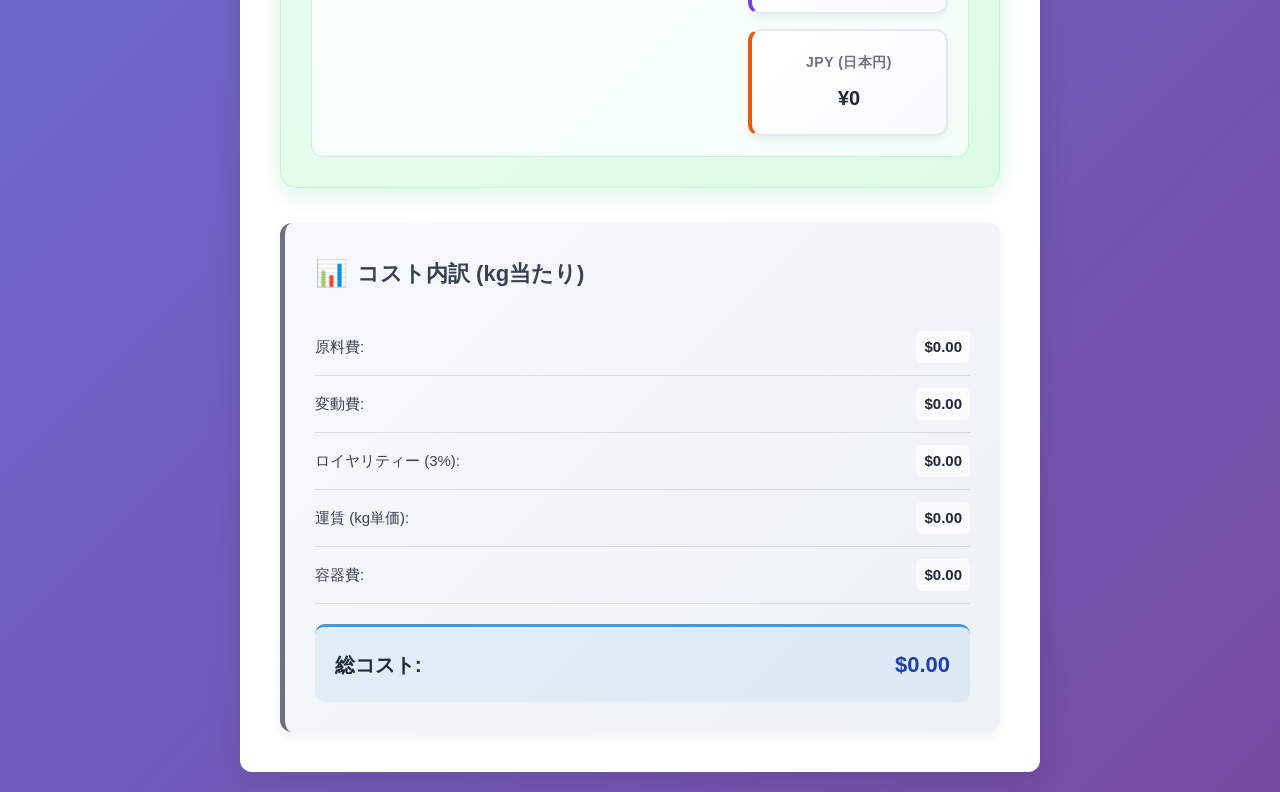
==== commit 4cbcef88: "index.html" ====
--- a/index.html
+++ b/index.html
@@ -105,7 +105,7 @@
                     </div>
                 </div>
 
-               <!-- 月間利益計算セクション -->
+              <!-- 月間利益計算セクション -->
 <div class="monthly-profit" id="monthly-profit">
     <h3>月間利益シミュレーション</h3>
     <div class="monthly-input-group">
@@ -113,23 +113,38 @@
         <input type="number" id="monthly-volume" step="0.1" placeholder="例: 500" oninput="updateMonthlyProfit()">
     </div>
     <div class="monthly-result">
-        <span>💰 月間限界利益額</span>
-        <div class="monthly-currencies">
-            <div class="currency-result">
-                <span class="currency-label">USD (米ドル)</span>
-                <span id="monthly-profit-usd">$0</span>
+        <div class="monthly-profit-display">
+            <span class="monthly-label">💰 月間限界利益額:</span>
+            <div class="monthly-currency-selector">
+                <select id="monthly-currency" onchange="updateMonthlyProfitDisplay()">
+                    <option value="USD">USD (米ドル)</option>
+                    <option value="RMB">RMB (人民元)</option>
+                    <option value="VND">VND (ベトナムドン)</option>
+                    <option value="JPY">JPY (日本円)</option>
+                </select>
+                <span id="monthly-profit-amount">$0</span>
             </div>
-            <div class="currency-result">
-                <span class="currency-label">RMB (人民元)</span>
-                <span id="monthly-profit-rmb">¥0</span>
-            </div>
-            <div class="currency-result">
-                <span class="currency-label">VND (ベトナムドン)</span>
-                <span id="monthly-profit-vnd">₫0</span>
-            </div>
-            <div class="currency-result">
-                <span class="currency-label">JPY (日本円)</span>
-                <span id="monthly-profit-jpy">¥0</span>
+        </div>
+        
+        <div class="monthly-currencies-detail">
+            <h4>全通貨表示</h4>
+            <div class="monthly-currencies">
+                <div class="currency-result">
+                    <span class="currency-label">USD (米ドル)</span>
+                    <span id="monthly-profit-usd">$0</span>
+                </div>
+                <div class="currency-result">
+                    <span class="currency-label">RMB (人民元)</span>
+                    <span id="monthly-profit-rmb">¥0</span>
+                </div>
+                <div class="currency-result">
+                    <span class="currency-label">VND (ベトナムドン)</span>
+                    <span id="monthly-profit-vnd">₫0</span>
+                </div>
+                <div class="currency-result">
+                    <span class="currency-label">JPY (日本円)</span>
+                    <span id="monthly-profit-jpy">¥0</span>
+                </div>
             </div>
         </div>
     </div>
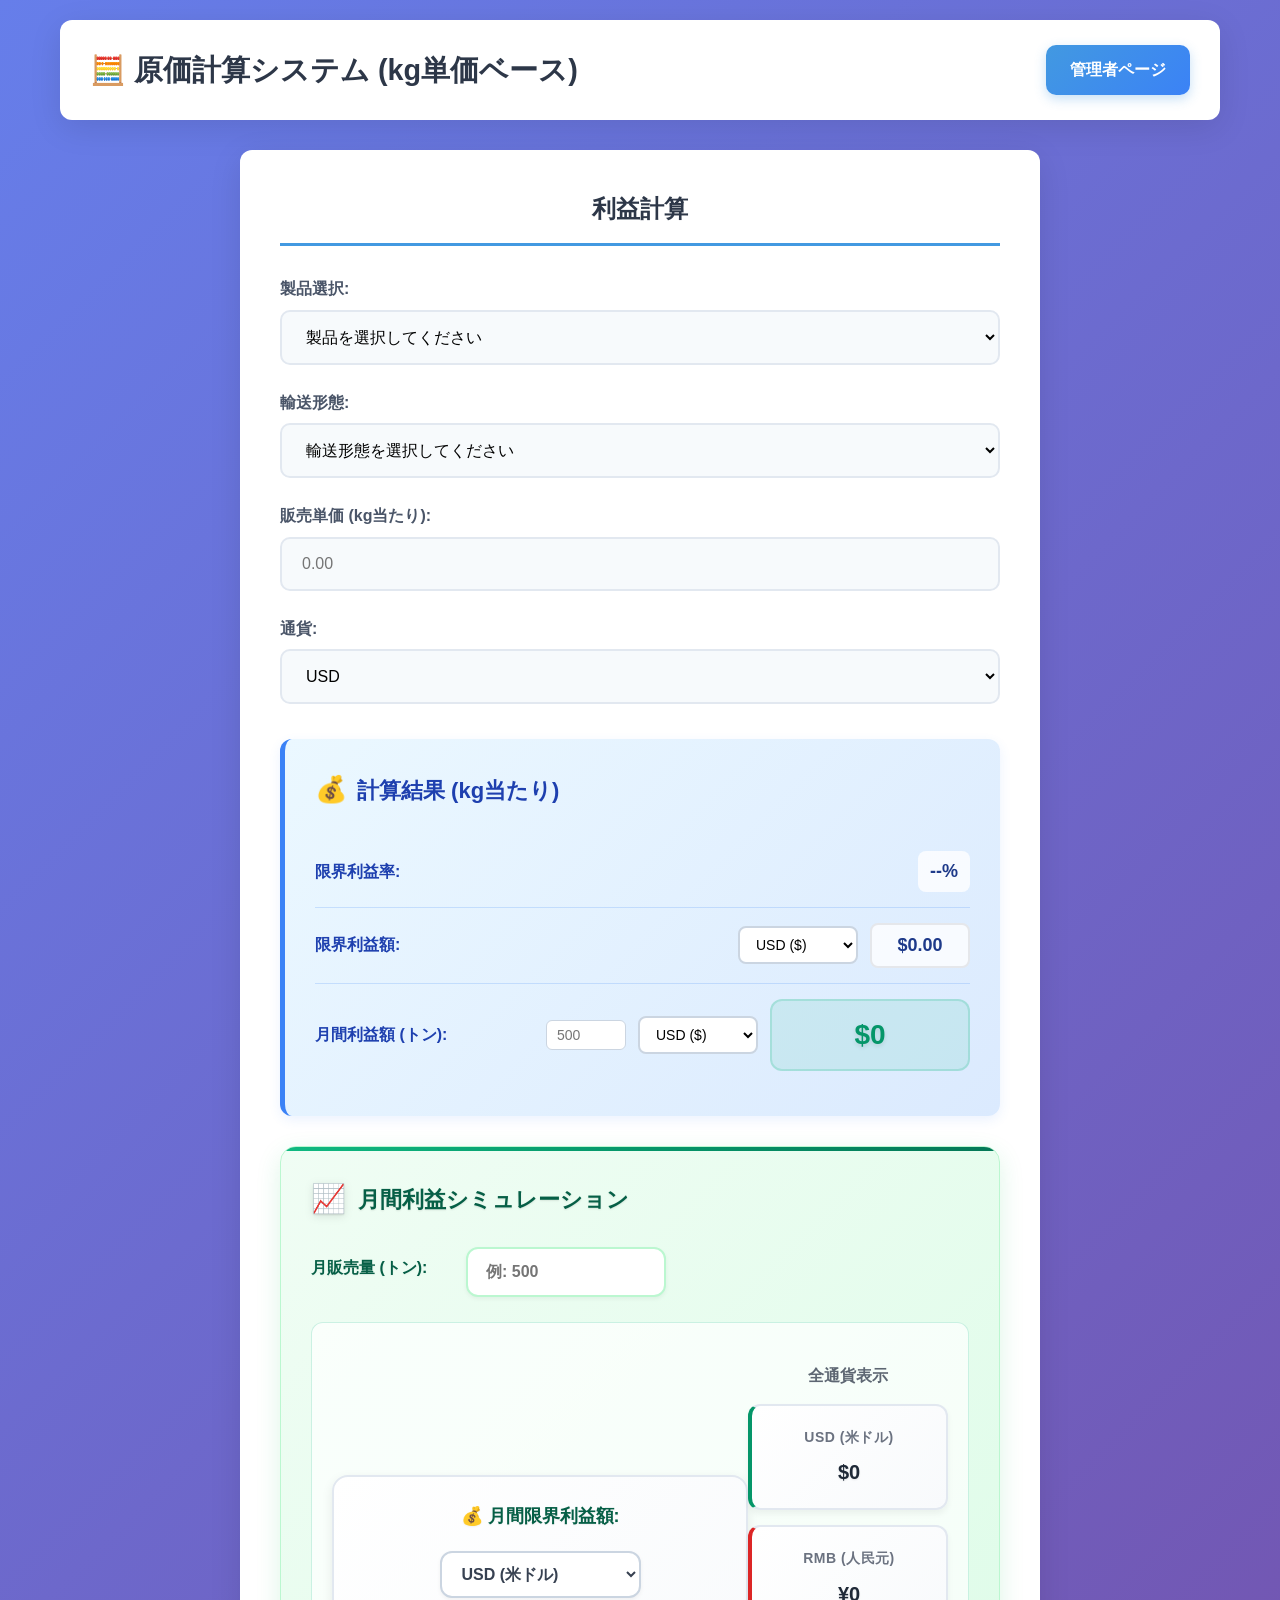
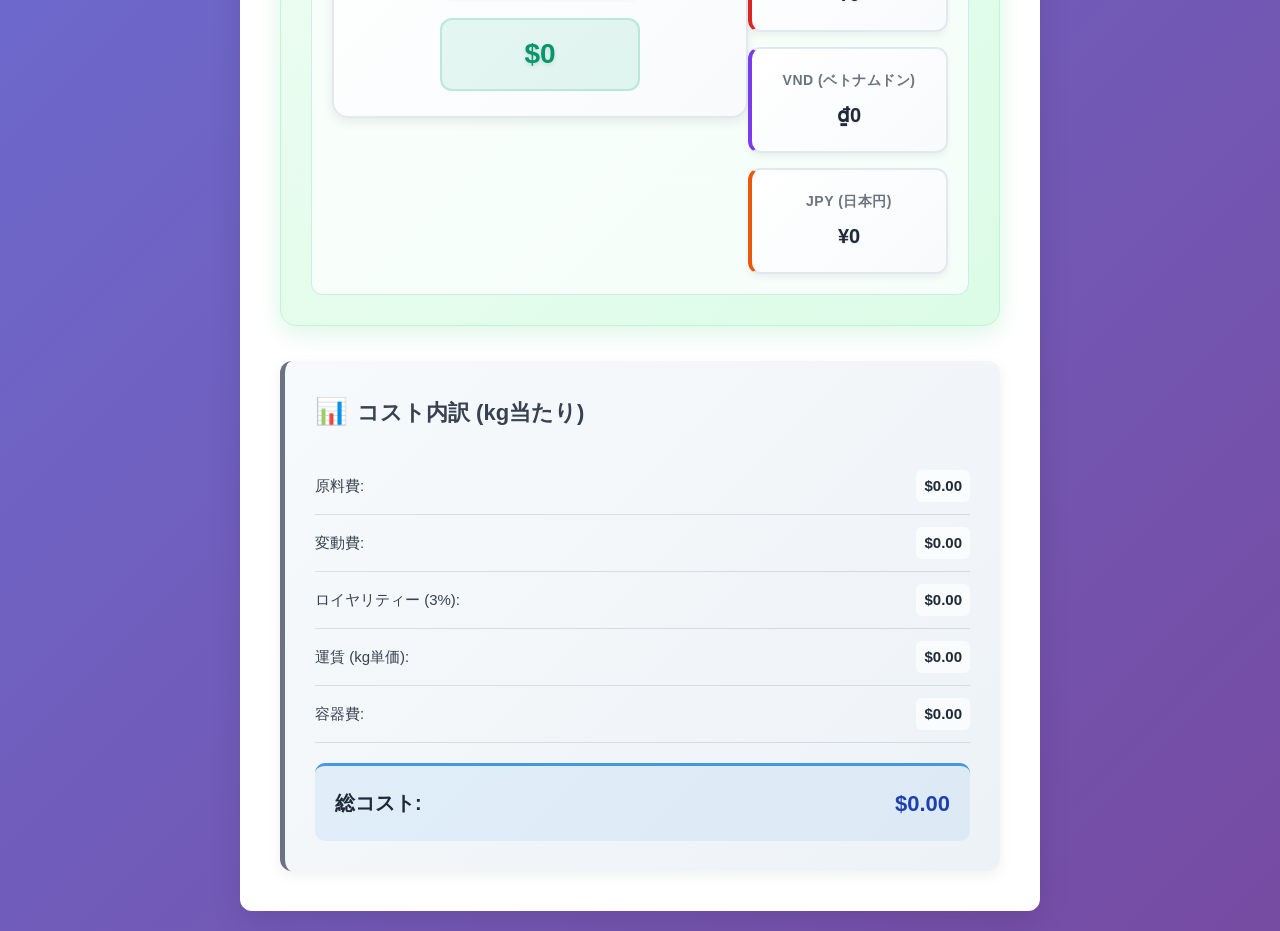
==== commit 9eab3a7e: "index.html" ====
--- a/index.html
+++ b/index.html
@@ -86,24 +86,37 @@
                 </div>
 
                 <div class="results" id="results">
-                    <h3>計算結果 (kg当たり)</h3>
-                    <div class="result-item">
-                        <span>限界利益率:</span>
-                        <span id="profit-rate">--%</span>
-                    </div>
-                    <div class="result-item">
-                        <span>限界利益額:</span>
-                        <div class="profit-currency-group">
-                            <select id="profit-currency" onchange="updateProfitDisplay()">
-                                <option value="USD">USD ($)</option>
-                                <option value="RMB">RMB (¥)</option>
-                                <option value="VND">VND (₫)</option>
-                                <option value="JPY">JPY (¥)</option>
-                            </select>
-                            <span id="profit-amount">$0.00</span>
-                        </div>
-                    </div>
-                </div>
+    <h3>計算結果 (kg当たり)</h3>
+    <div class="result-item">
+        <span>限界利益率:</span>
+        <span id="profit-rate">--%</span>
+    </div>
+    <div class="result-item">
+        <span>限界利益額:</span>
+        <div class="profit-currency-group">
+            <select id="profit-currency" onchange="updateProfitDisplay()">
+                <option value="USD">USD ($)</option>
+                <option value="RMB">RMB (¥)</option>
+                <option value="VND">VND (₫)</option>
+                <option value="JPY">JPY (¥)</option>
+            </select>
+            <span id="profit-amount">$0.00</span>
+        </div>
+    </div>
+    <div class="result-item">
+        <span>月間利益額 (トン):</span>
+        <div class="profit-currency-group">
+            <input type="number" id="monthly-volume" step="0.1" placeholder="500" oninput="updateMonthlyProfit()" style="width: 80px; padding: 6px 10px; border: 1px solid #cbd5e1; border-radius: 6px; background: white; font-size: 14px;">
+            <select id="monthly-currency" onchange="updateMonthlyProfit()">
+                <option value="USD">USD ($)</option>
+                <option value="RMB">RMB (¥)</option>
+                <option value="VND">VND (₫)</option>
+                <option value="JPY">JPY (¥)</option>
+            </select>
+            <span id="monthly-profit-amount">$0</span>
+        </div>
+    </div>
+</div>
 
               <!-- 月間利益計算セクション -->
 <div class="monthly-profit" id="monthly-profit">
--- a/style.css
+++ b/style.css
@@ -1602,3 +1602,121 @@
     transform: scale(1.1);
     color: #10b981;
 }
+
+/* 月間利益表示の改善 */
+.monthly-profit-display {
+    background: linear-gradient(135deg, #ffffff 0%, #f8fafc 100%);
+    border-radius: 16px;
+    padding: 25px;
+    margin-bottom: 25px;
+    border: 2px solid #e2e8f0;
+    box-shadow: 0 4px 12px rgba(0,0,0,0.08);
+    text-align: center;
+}
+
+.monthly-label {
+    display: block;
+    font-size: 18px;
+    font-weight: 700;
+    color: #065f46;
+    margin-bottom: 20px;
+    text-shadow: 0 1px 2px rgba(0,0,0,0.05);
+}
+
+.monthly-currency-selector {
+    display: flex;
+    align-items: center;
+    justify-content: center;
+    gap: 20px;
+    flex-wrap: wrap;
+}
+
+.monthly-currency-selector select {
+    padding: 12px 16px;
+    border: 2px solid #cbd5e1;
+    border-radius: 12px;
+    background: white;
+    font-size: 16px;
+    font-weight: 600;
+    color: #374151;
+    min-width: 180px;
+    transition: all 0.3s ease;
+    box-shadow: 0 2px 4px rgba(0,0,0,0.05);
+}
+
+.monthly-currency-selector select:focus {
+    outline: none;
+    border-color: #10b981;
+    box-shadow: 0 0 0 4px rgba(16, 185, 129, 0.1);
+}
+
+#monthly-profit-amount {
+    font-size: 28px;
+    font-weight: 800;
+    color: #059669;
+    text-shadow: 0 2px 4px rgba(0,0,0,0.1);
+    padding: 12px 20px;
+    background: rgba(16, 185, 129, 0.1);
+    border-radius: 12px;
+    border: 2px solid rgba(16, 185, 129, 0.2);
+    min-width: 200px;
+    text-align: center;
+    transition: all 0.3s ease;
+}
+
+#monthly-profit-amount.negative {
+    color: #dc2626;
+    background: rgba(220, 38, 38, 0.1);
+    border-color: rgba(220, 38, 38, 0.2);
+}
+
+#monthly-profit-amount.zero {
+    color: #6b7280;
+    background: rgba(107, 114, 128, 0.1);
+    border-color: rgba(107, 114, 128, 0.2);
+}
+
+.monthly-currencies-detail {
+    margin-top: 20px;
+}
+
+.monthly-currencies-detail h4 {
+    font-size: 16px;
+    font-weight: 600;
+    color: #374151;
+    margin-bottom: 15px;
+    text-align: center;
+    opacity: 0.8;
+}
+
+/* レスポンシブ対応 */
+@media (max-width: 768px) {
+    .monthly-currency-selector {
+        flex-direction: column;
+        gap: 15px;
+    }
+    
+    .monthly-currency-selector select {
+        min-width: 100%;
+    }
+    
+    #monthly-profit-amount {
+        font-size: 24px;
+        min-width: 100%;
+    }
+    
+    .monthly-currencies-detail {
+        margin-top: 15px;
+    }
+}
+
+@media (max-width: 480px) {
+    .monthly-profit-display {
+        padding: 20px;
+    }
+    
+    #monthly-profit-amount {
+        font-size: 20px;
+        padding: 10px 15px;
+    }
+}
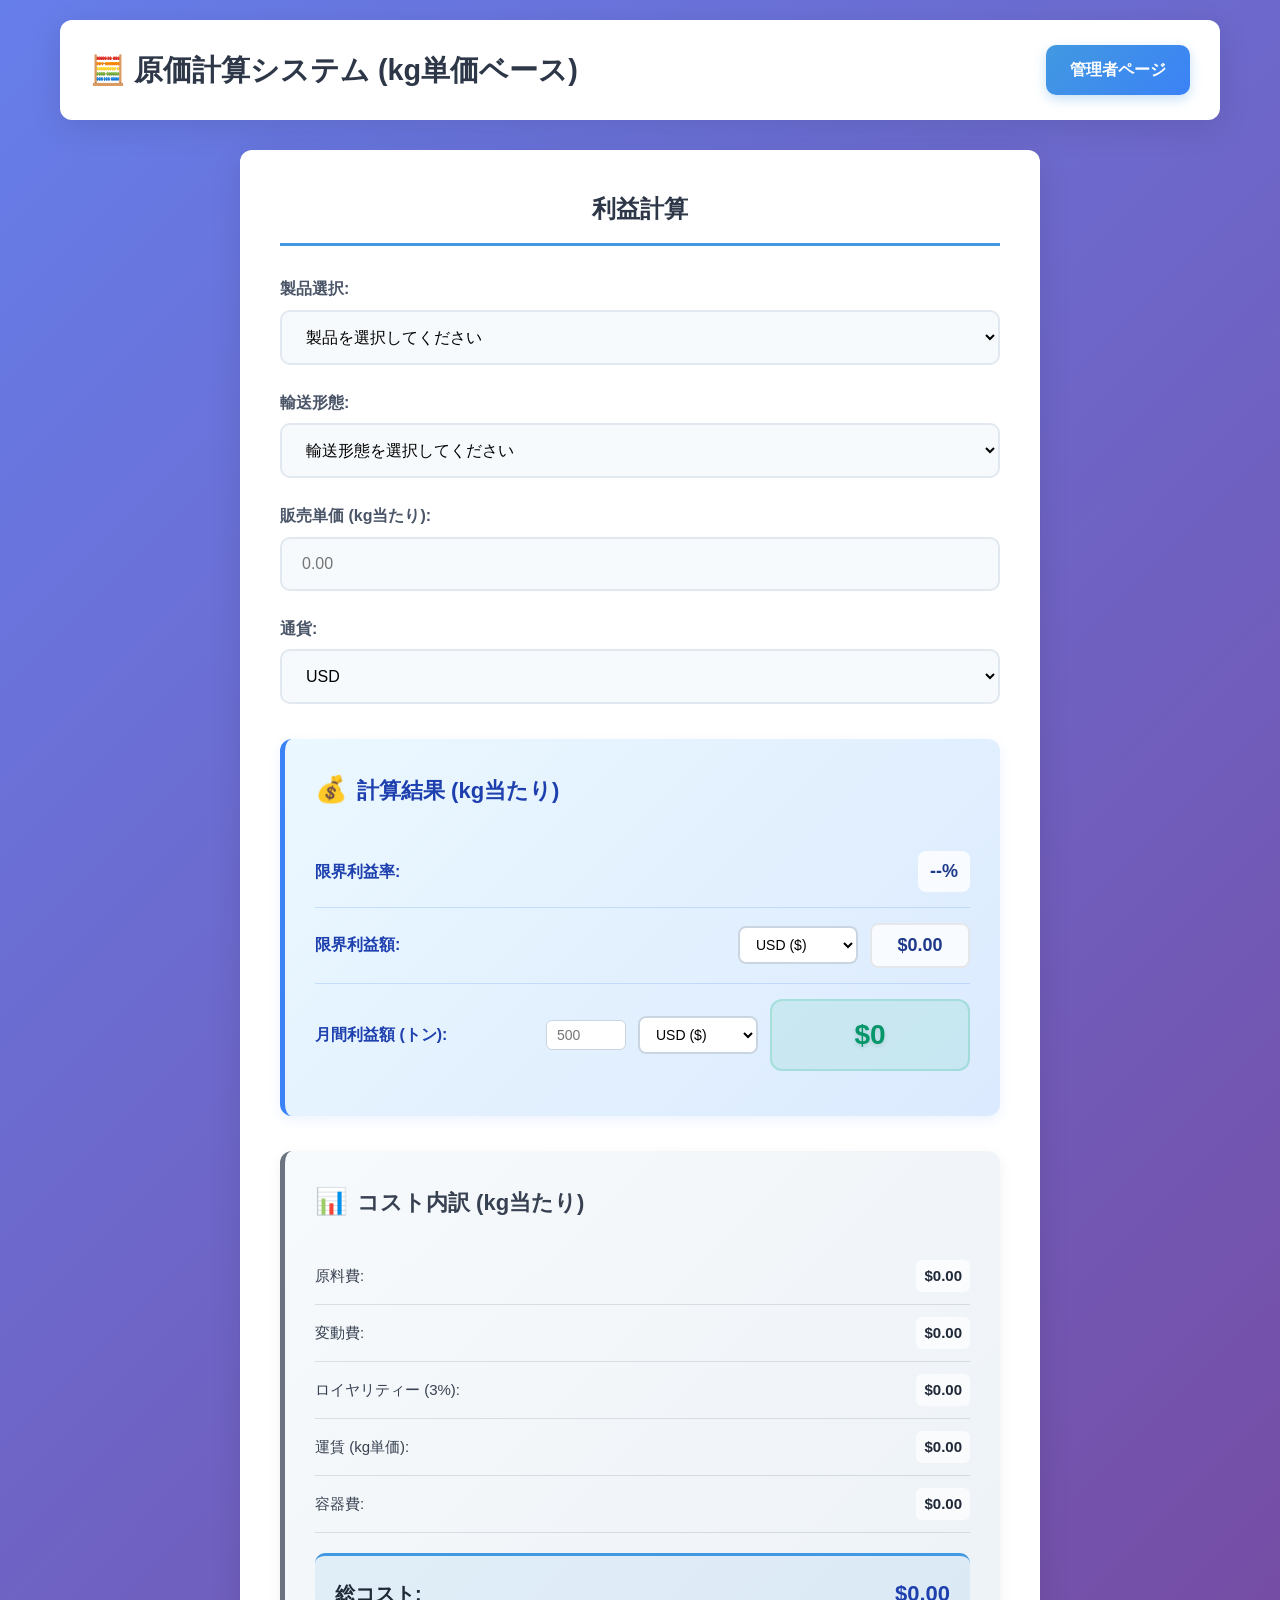
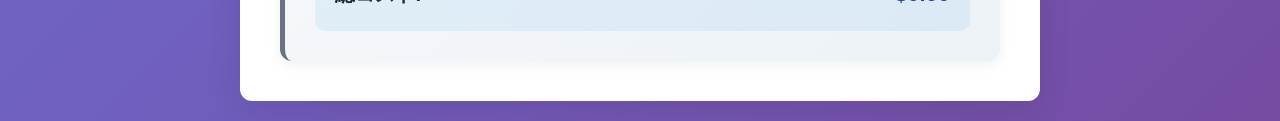
==== commit 09f74bee: "index.html" ====
--- a/index.html
+++ b/index.html
@@ -118,50 +118,7 @@
     </div>
 </div>
 
-              <!-- 月間利益計算セクション -->
-<div class="monthly-profit" id="monthly-profit">
-    <h3>月間利益シミュレーション</h3>
-    <div class="monthly-input-group">
-        <label for="monthly-volume">月販売量 (トン):</label>
-        <input type="number" id="monthly-volume" step="0.1" placeholder="例: 500" oninput="updateMonthlyProfit()">
-    </div>
-    <div class="monthly-result">
-        <div class="monthly-profit-display">
-            <span class="monthly-label">💰 月間限界利益額:</span>
-            <div class="monthly-currency-selector">
-                <select id="monthly-currency" onchange="updateMonthlyProfitDisplay()">
-                    <option value="USD">USD (米ドル)</option>
-                    <option value="RMB">RMB (人民元)</option>
-                    <option value="VND">VND (ベトナムドン)</option>
-                    <option value="JPY">JPY (日本円)</option>
-                </select>
-                <span id="monthly-profit-amount">$0</span>
-            </div>
-        </div>
-        
-        <div class="monthly-currencies-detail">
-            <h4>全通貨表示</h4>
-            <div class="monthly-currencies">
-                <div class="currency-result">
-                    <span class="currency-label">USD (米ドル)</span>
-                    <span id="monthly-profit-usd">$0</span>
-                </div>
-                <div class="currency-result">
-                    <span class="currency-label">RMB (人民元)</span>
-                    <span id="monthly-profit-rmb">¥0</span>
-                </div>
-                <div class="currency-result">
-                    <span class="currency-label">VND (ベトナムドン)</span>
-                    <span id="monthly-profit-vnd">₫0</span>
-                </div>
-                <div class="currency-result">
-                    <span class="currency-label">JPY (日本円)</span>
-                    <span id="monthly-profit-jpy">¥0</span>
-                </div>
-            </div>
-        </div>
-    </div>
-</div>
+  
                 <div class="cost-breakdown" id="cost-breakdown">
                     <h3>コスト内訳 (kg当たり)</h3>
                     <div class="breakdown-item">
